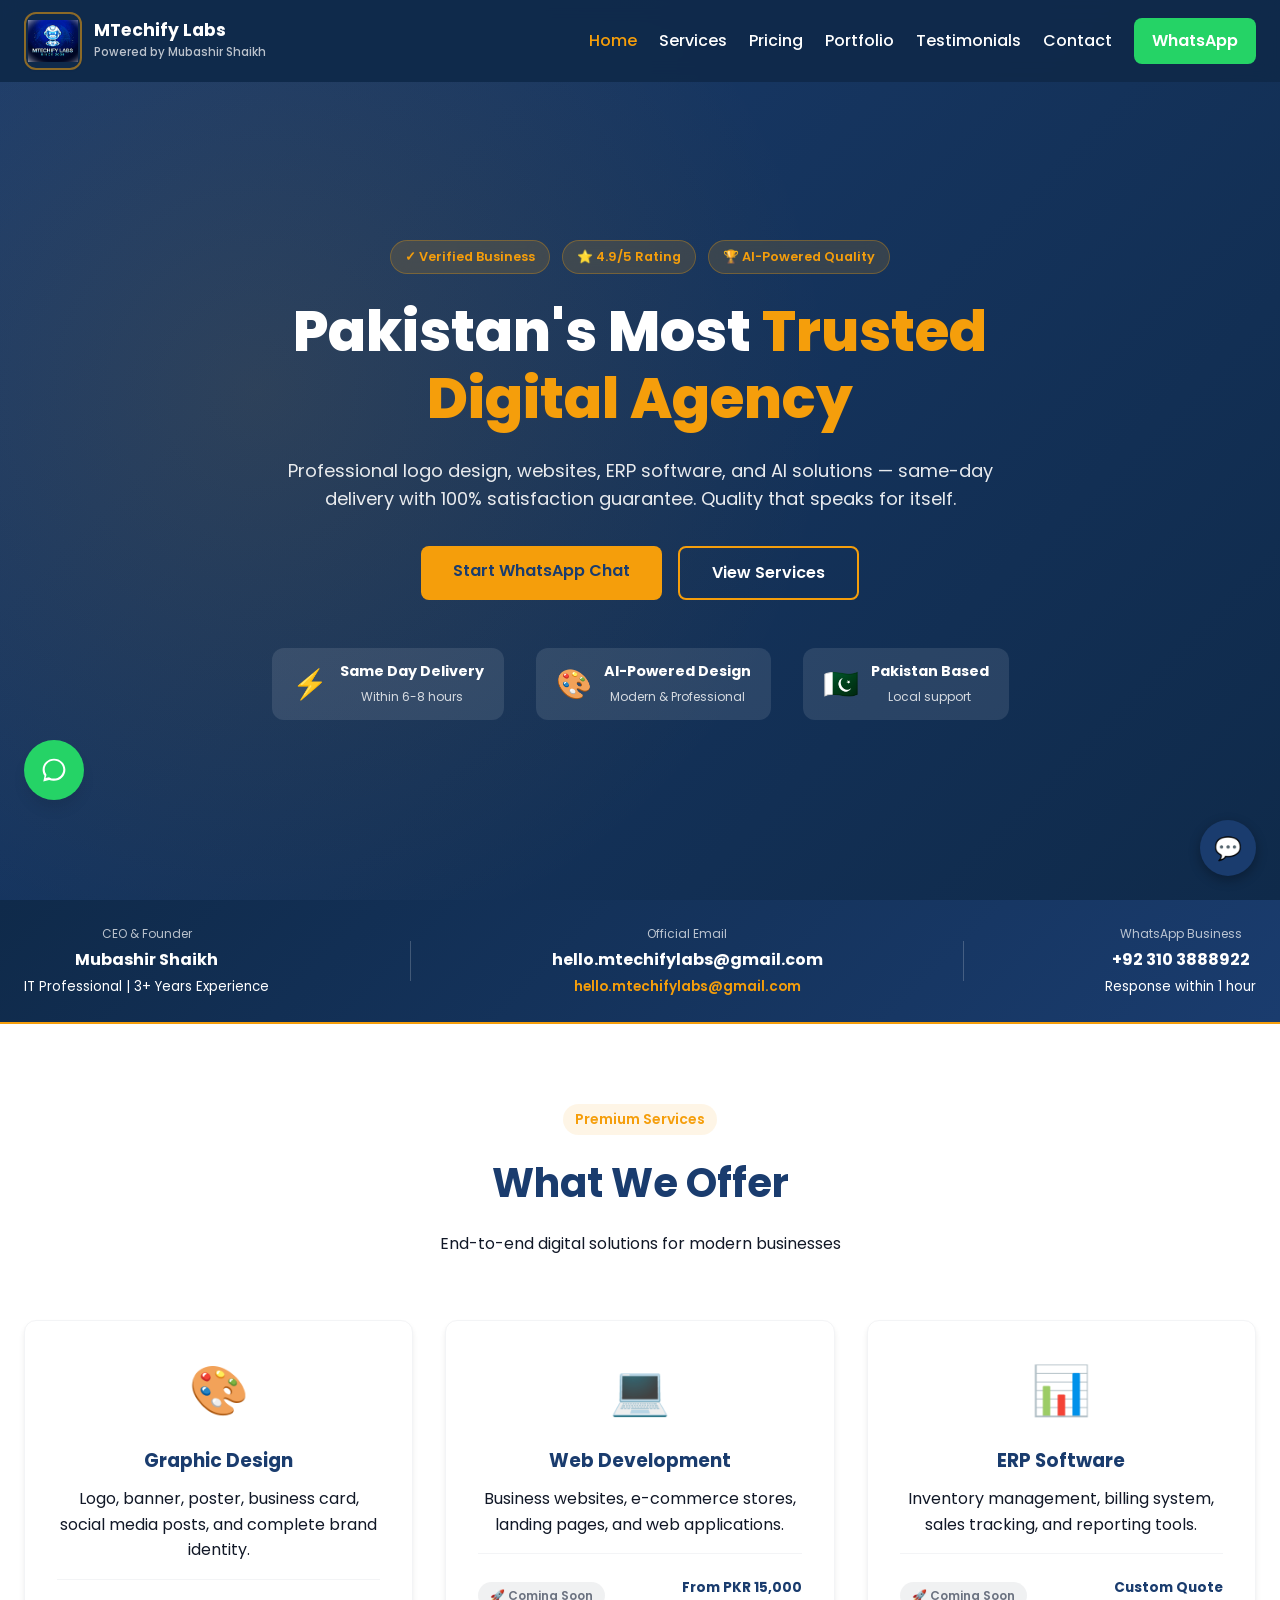
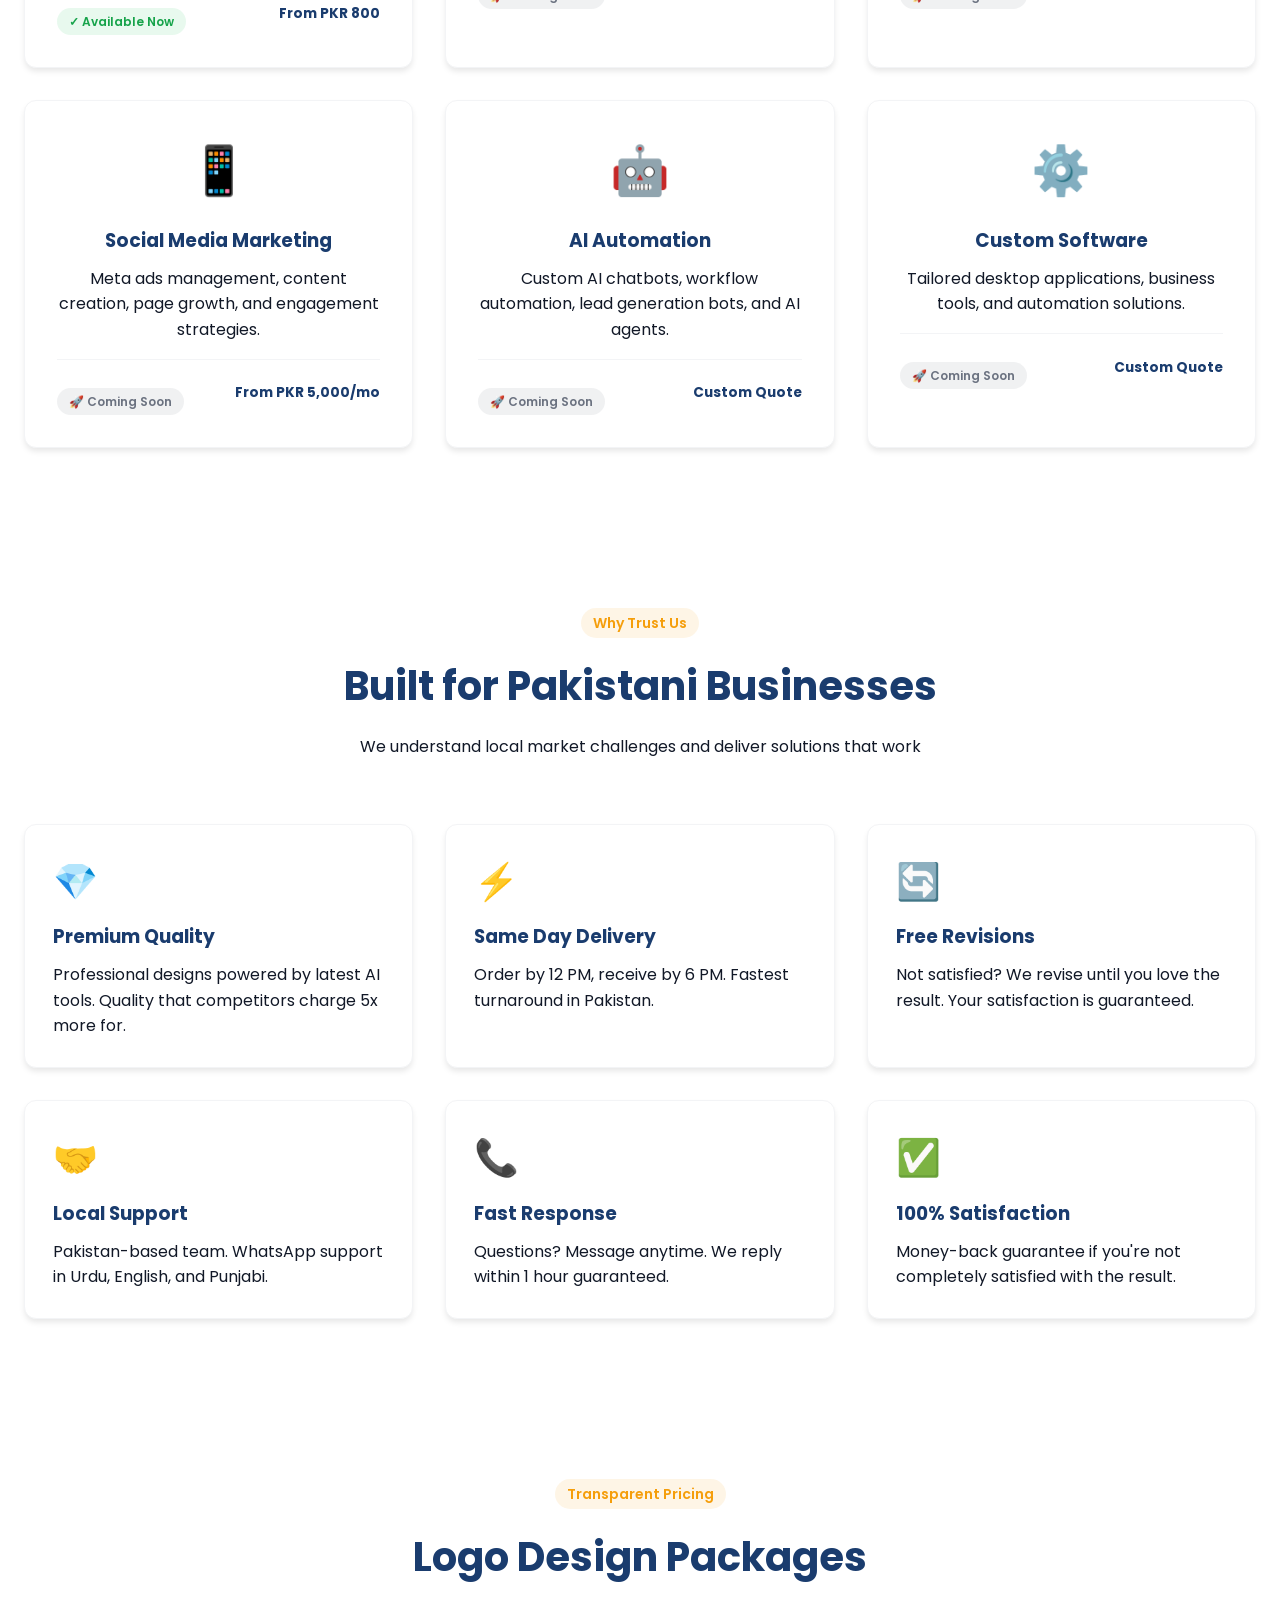
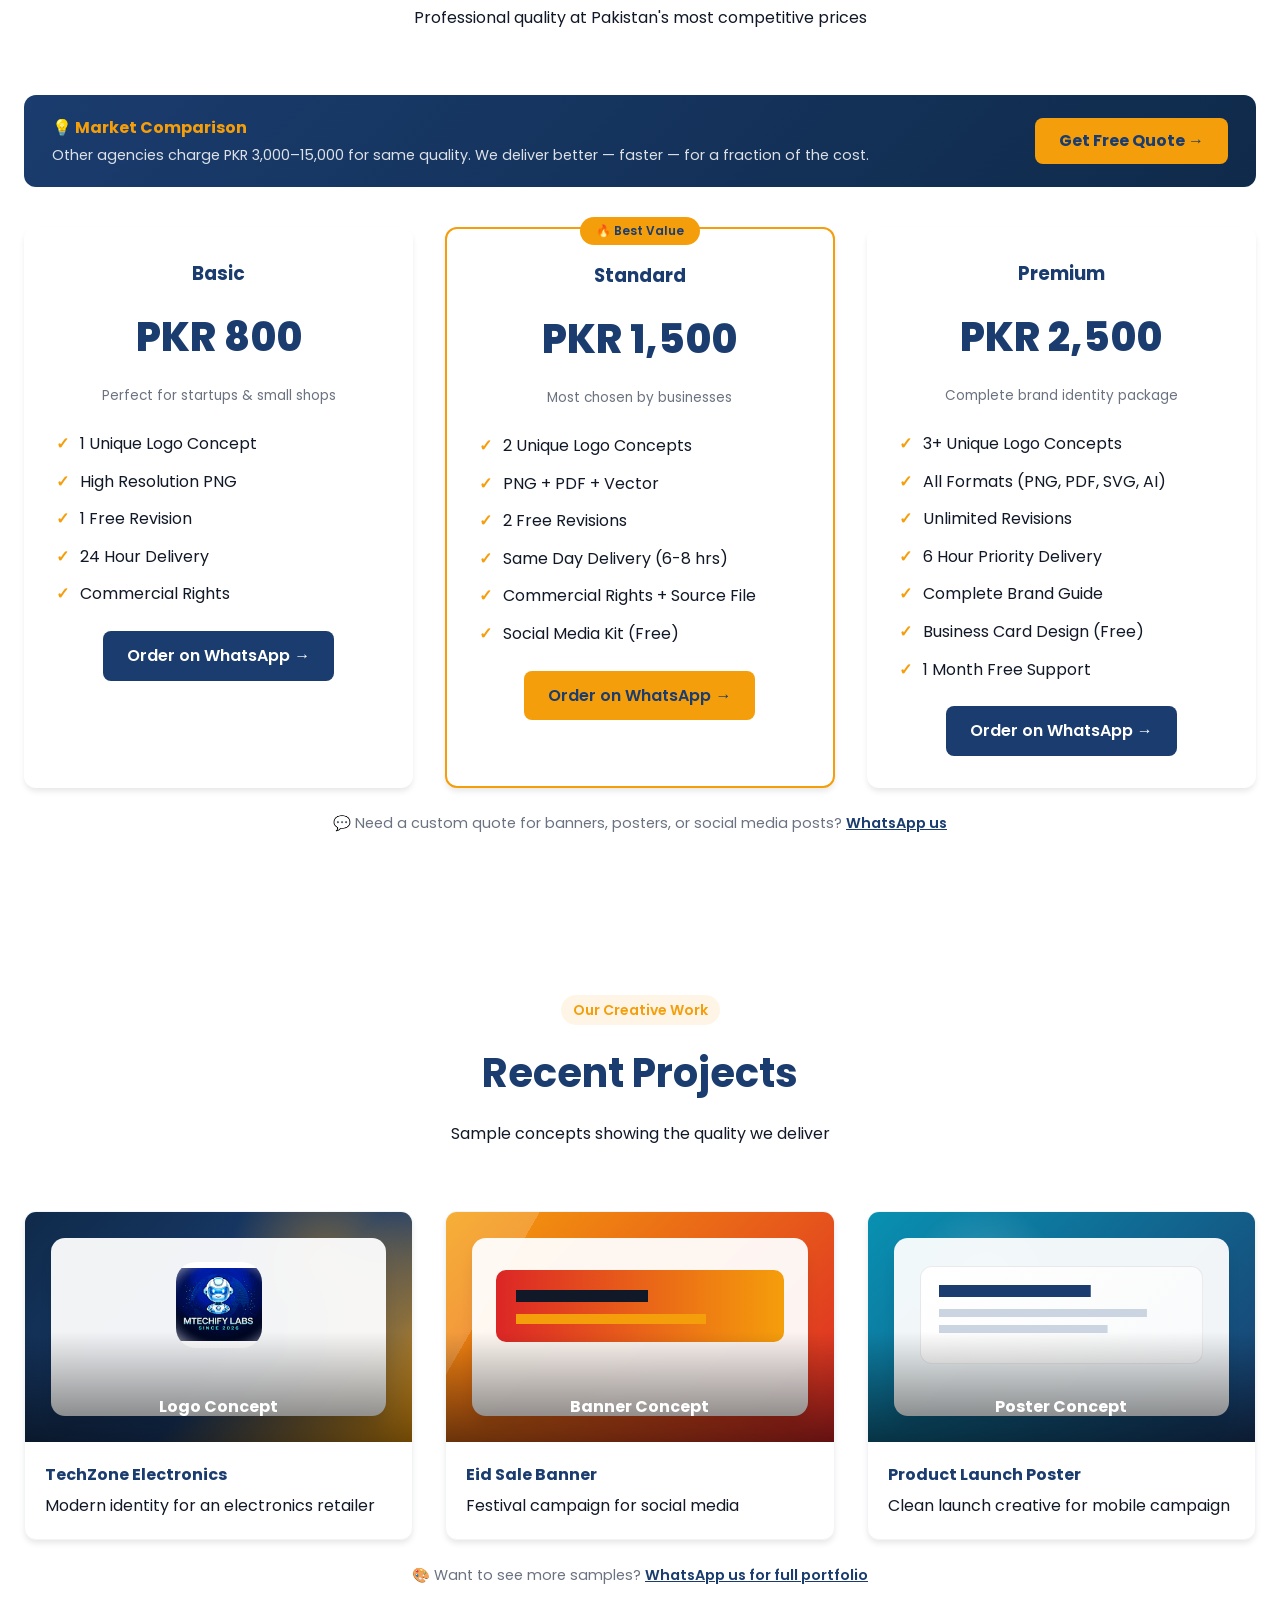
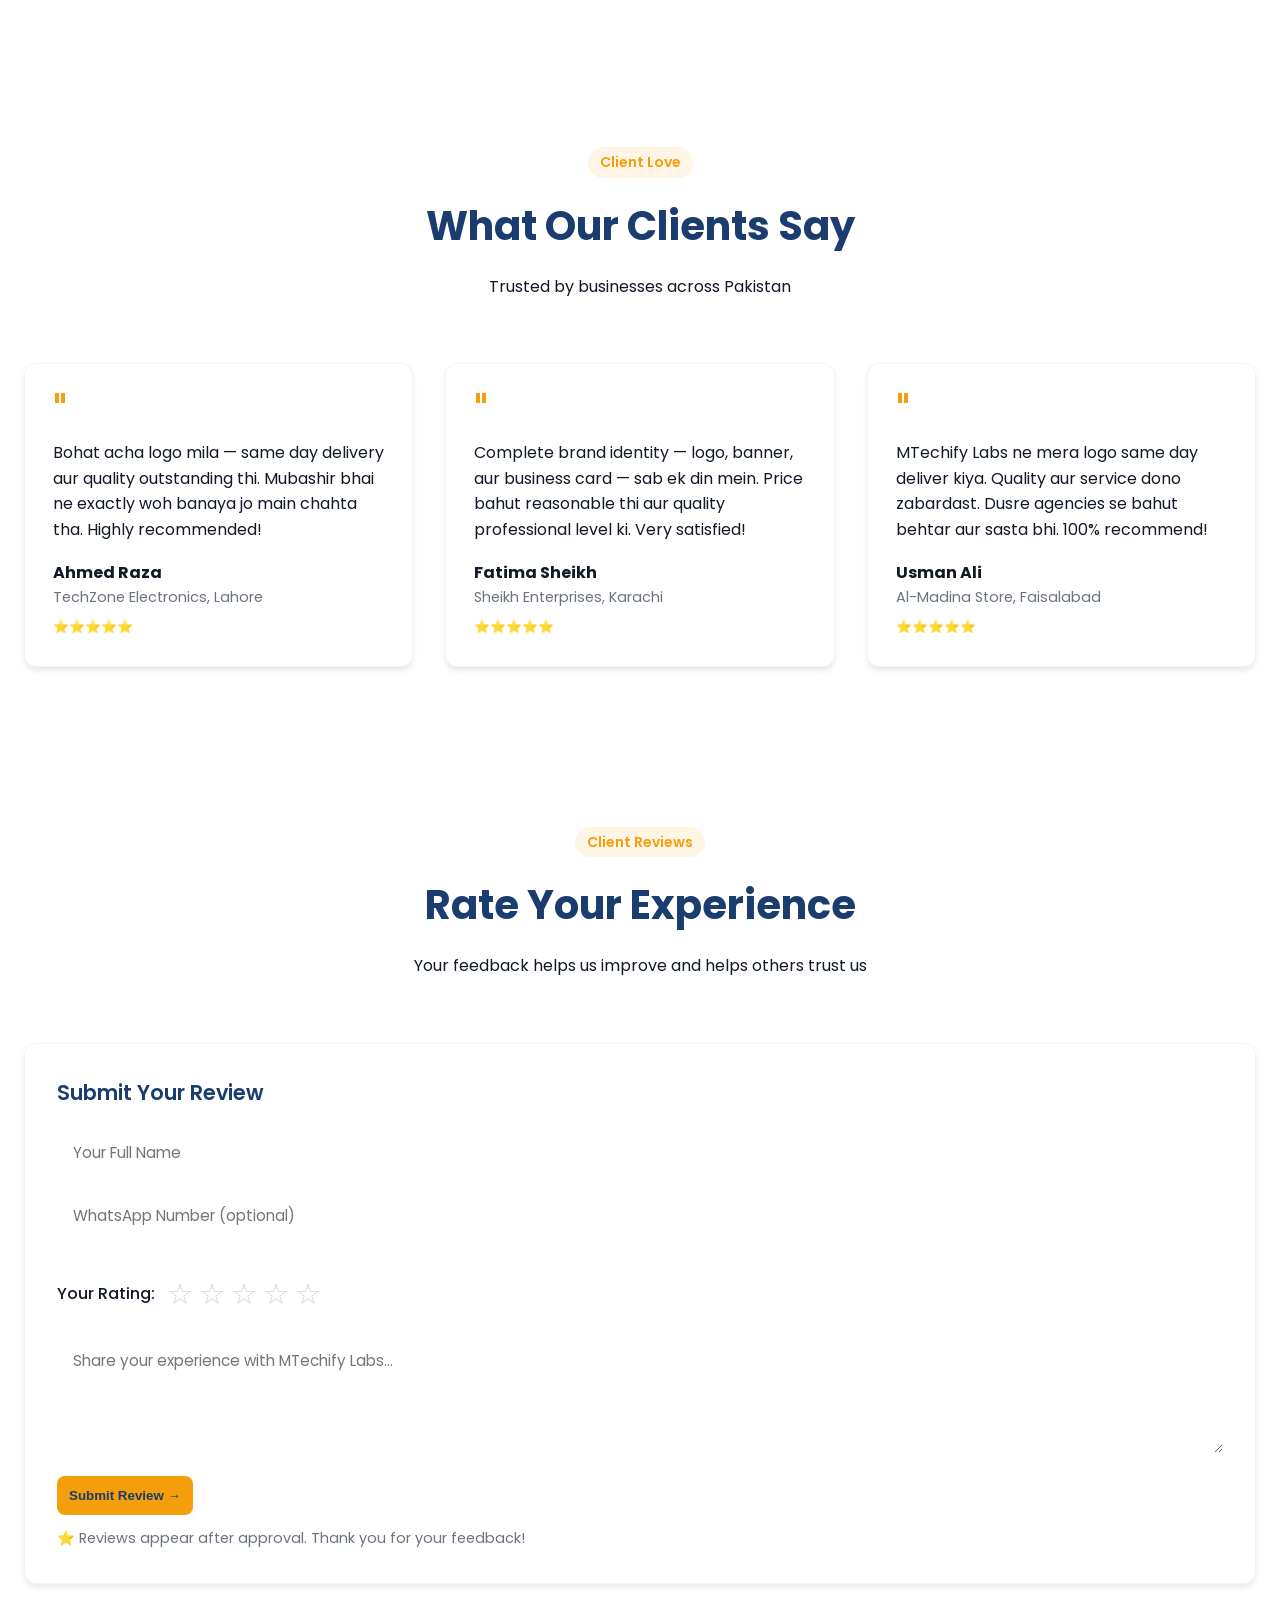
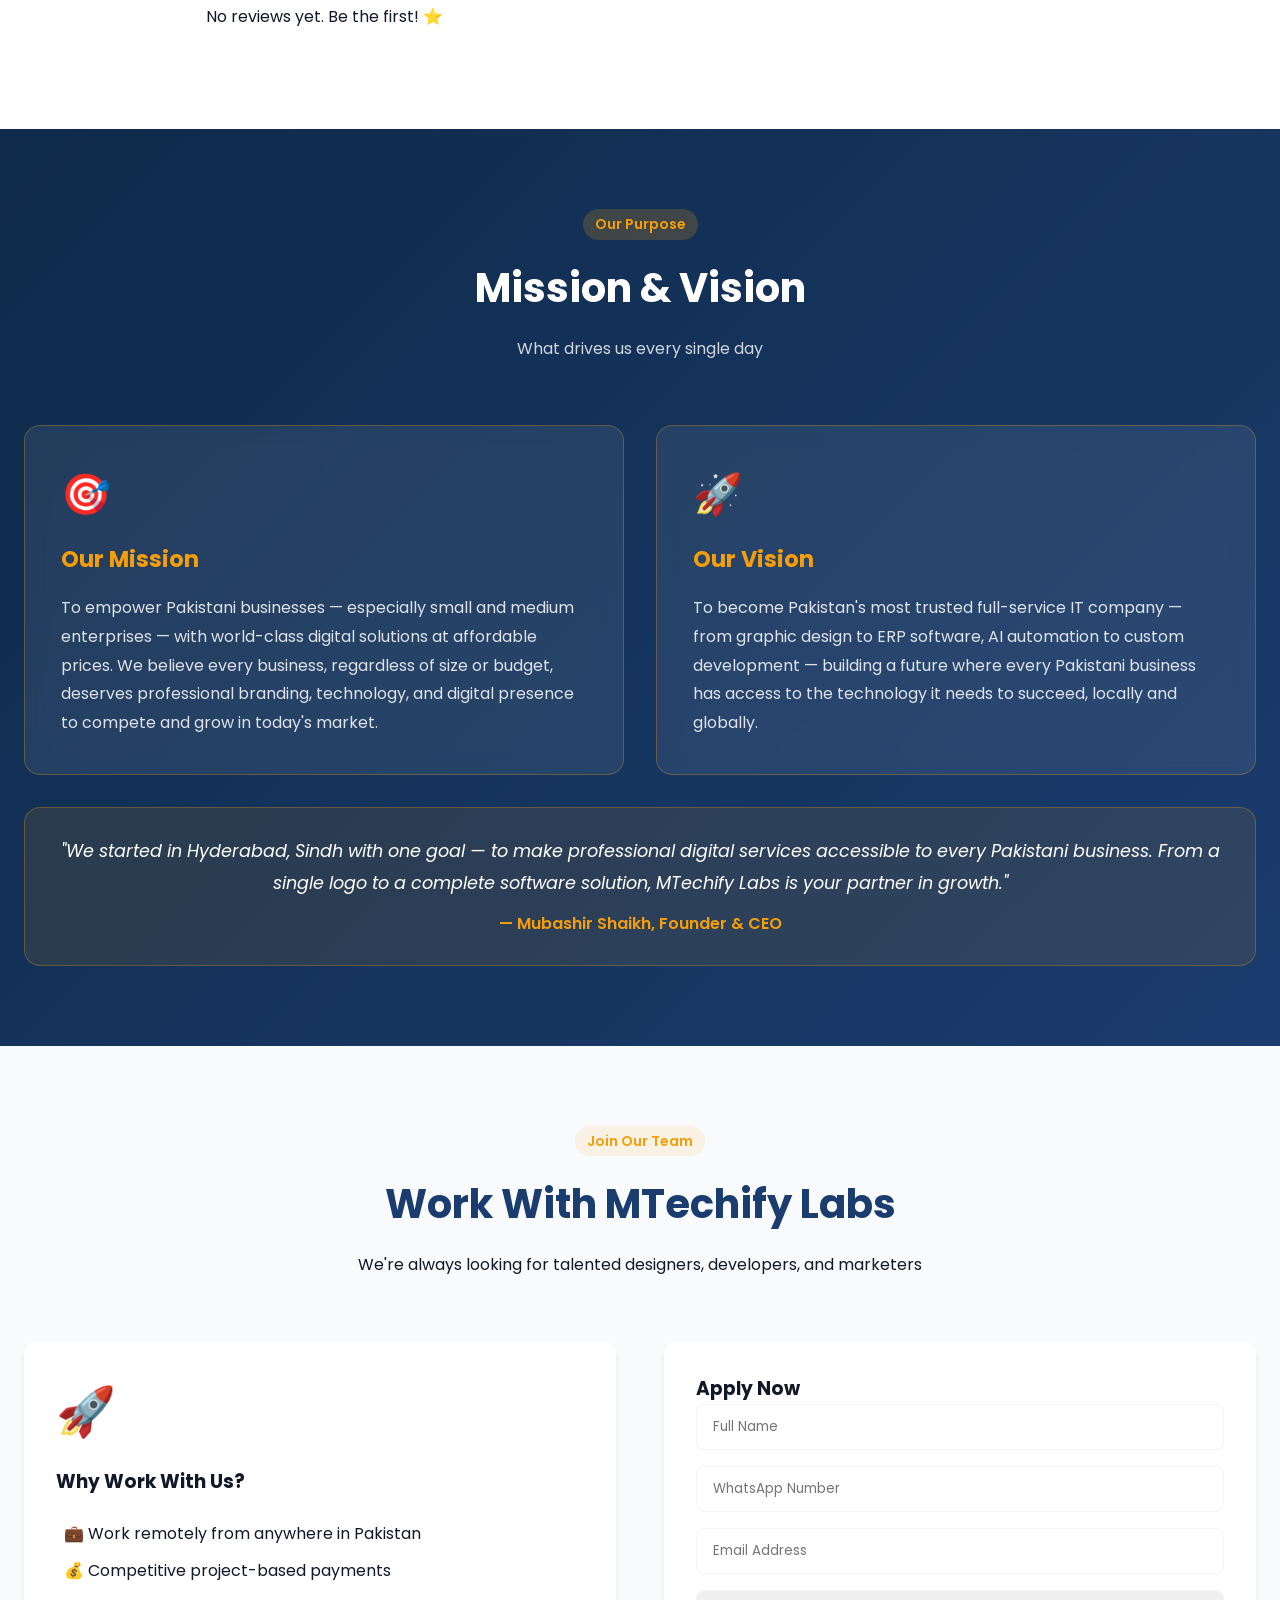
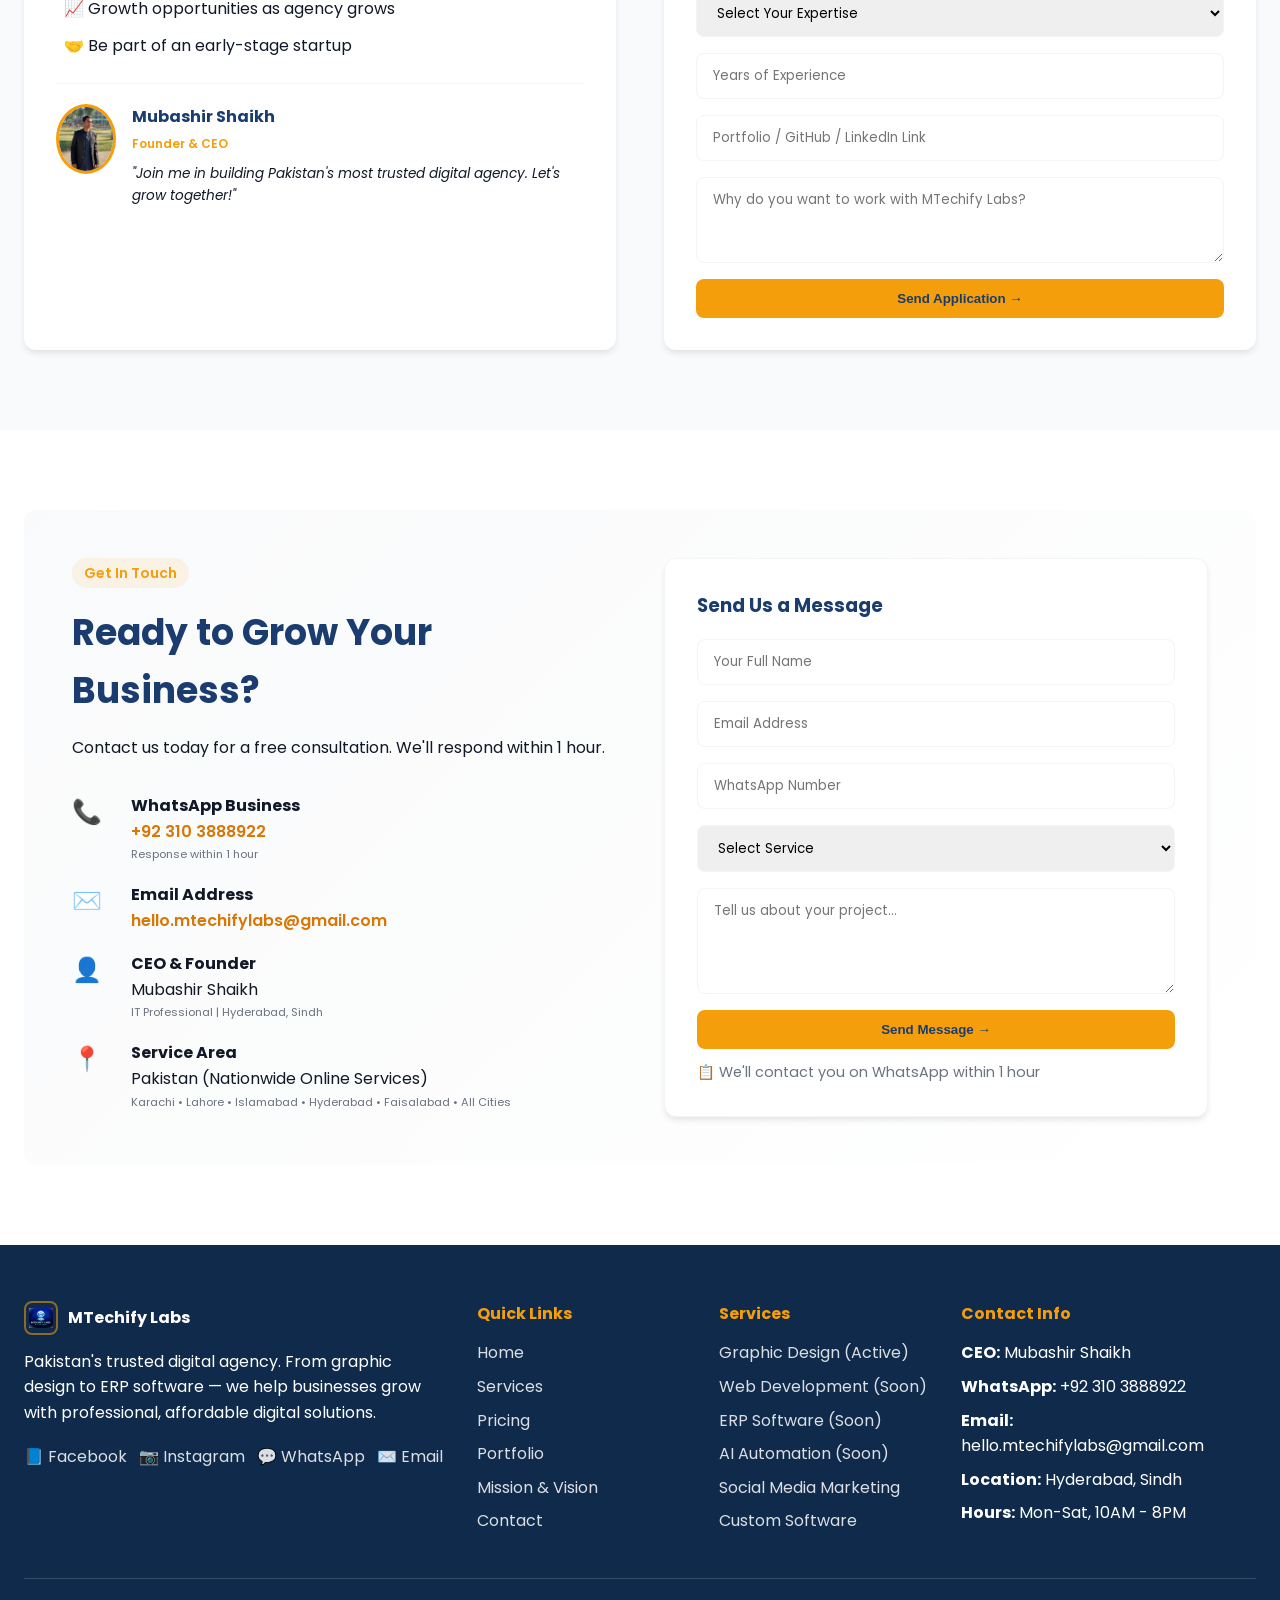
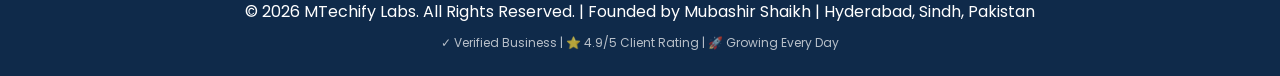
==== frontend/index.html @ 284197f6 "MTechify Labs - Initial Deploy" ====
<!-- MTechify/frontend/index.html -->
<!DOCTYPE html>
<html lang="en">
<head>
  <meta charset="UTF-8">
  <meta name="viewport" content="width=device-width, initial-scale=1.0">
  <title>MTechify Labs | Pakistan's Premier Digital Agency</title>
  <meta name="description" content="MTechify Labs - Professional logo design, web development, ERP software, and AI automation services for Pakistani businesses. Fast delivery, affordable prices.">
  <meta name="keywords" content="MTechify Labs, digital agency Pakistan, logo design, web development, ERP software, AI automation, Mubashir Shaikh, Hyderabad Sindh">
  <meta name="author" content="Mubashir Shaikh - MTechify Labs">
  <meta name="theme-color" content="#1A3C6E">
  <meta property="og:title" content="MTechify Labs | Premier Digital Agency Pakistan">
  <meta property="og:description" content="Professional logo design, websites, ERP software, and AI solutions. Trusted by Pakistani businesses.">
  <meta property="og:type" content="website">
  <meta property="og:url" content="https://mtechifylabs.com">
  <link rel="icon" type="image/x-icon" href="data:image/svg+xml,<svg xmlns='http://www.w3.org/2000/svg' viewBox='0 0 100 100'><rect width='100' height='100' fill='%231A3C6E'/><text x='50' y='67' font-size='38' text-anchor='middle' fill='%23F59E0B' font-weight='bold'>MT</text></svg>">
  <link href="https://fonts.googleapis.com/css2?family=Poppins:wght@300;400;500;600;700;800&display=swap" rel="stylesheet">
  <link rel="stylesheet" href="css/style.css">
</head>
<body>

<header class="header">
  <nav class="navbar container">
    <a href="#home" class="logo" aria-label="MTechify Labs home">
      <div class="logo-icon">
        <img src="assets/images/logo.png" alt="MTechify Labs logo">
      </div>
      <div class="logo-text">
        <span class="logo-main">MTechify Labs</span>
        <span class="logo-tag">Powered by Mubashir Shaikh</span>
      </div>
    </a>
    <button class="mobile-menu-btn" type="button" aria-label="Menu">
      <span></span><span></span><span></span>
    </button>
    <ul class="nav-menu">
      <li><a href="#home" class="nav-link active">Home</a></li>
      <li><a href="#services" class="nav-link">Services</a></li>
      <li><a href="#pricing" class="nav-link">Pricing</a></li>
      <li><a href="#portfolio" class="nav-link">Portfolio</a></li>
      <li><a href="#testimonials" class="nav-link">Testimonials</a></li>
      <li><a href="#contact" class="nav-link">Contact</a></li>
      <li><a href="https://wa.me/923103888922" class="btn-whatsapp-nav" target="_blank" rel="noopener">WhatsApp</a></li>
    </ul>
  </nav>
</header>

<main>

  <!-- Hero -->
  <section id="home" class="hero">
    <div class="hero-pattern"></div>
    <div class="container hero-content">
      <div class="trust-verified">
        <span class="verified-badge">✓ Verified Business</span>
        <span class="verified-badge">⭐ 4.9/5 Rating</span>
        <span class="verified-badge">🏆 AI-Powered Quality</span>
      </div>
      <h1>Pakistan's Most <span class="highlight">Trusted Digital Agency</span></h1>
      <p class="hero-subtitle">Professional logo design, websites, ERP software, and AI solutions — same-day delivery with 100% satisfaction guarantee. Quality that speaks for itself.</p>
      <div class="hero-buttons">
        <a href="https://wa.me/923103888922" class="btn-primary">Start WhatsApp Chat</a>
        <a href="#services" class="btn-outline">View Services</a>
      </div>
      <div class="trust-badges">
        <div class="trust-item">
          <div class="trust-icon">⚡</div>
          <div><strong>Same Day Delivery</strong><small>Within 6-8 hours</small></div>
        </div>
        <div class="trust-item">
          <div class="trust-icon">🎨</div>
          <div><strong>AI-Powered Design</strong><small>Modern & Professional</small></div>
        </div>
        <div class="trust-item">
          <div class="trust-icon">🇵🇰</div>
          <div><strong>Pakistan Based</strong><small>Local support</small></div>
        </div>
      </div>
    </div>
  </section>

  <!-- Banner -->
  <section class="company-banner">
    <div class="container">
      <div class="banner-content">
        <div class="banner-item">
          <span class="banner-label">CEO & Founder</span>
          <strong>Mubashir Shaikh</strong>
          <small>IT Professional | 3+ Years Experience</small>
        </div>
        <div class="banner-divider"></div>
        <div class="banner-item">
          <span class="banner-label">Official Email</span>
          <strong>hello.mtechifylabs@gmail.com</strong>
          <a href="mailto:hello.mtechifylabs@gmail.com" class="banner-email">hello.mtechifylabs@gmail.com</a>
        </div>
        <div class="banner-divider"></div>
        <div class="banner-item">
          <span class="banner-label">WhatsApp Business</span>
          <strong>+92 310 3888922</strong>
          <small>Response within 1 hour</small>
        </div>
      </div>
    </div>
  </section>

  <!-- Services -->
  <section id="services" class="services section">
    <div class="container">
      <div class="section-header">
        <span class="section-tag">Premium Services</span>
        <h2>What We Offer</h2>
        <p>End-to-end digital solutions for modern businesses</p>
      </div>
      <div class="services-grid">
        <div class="service-card">
          <div class="service-icon">🎨</div>
          <h3>Graphic Design</h3>
          <p>Logo, banner, poster, business card, social media posts, and complete brand identity.</p>
          <div class="service-footer">
            <span class="service-status active">✓ Available Now</span>
            <span class="service-price">From PKR 800</span>
          </div>
        </div>
        <div class="service-card">
          <div class="service-icon">💻</div>
          <h3>Web Development</h3>
          <p>Business websites, e-commerce stores, landing pages, and web applications.</p>
          <div class="service-footer">
            <span class="service-status soon">🚀 Coming Soon</span>
            <span class="service-price">From PKR 15,000</span>
          </div>
        </div>
        <div class="service-card">
          <div class="service-icon">📊</div>
          <h3>ERP Software</h3>
          <p>Inventory management, billing system, sales tracking, and reporting tools.</p>
          <div class="service-footer">
            <span class="service-status soon">🚀 Coming Soon</span>
            <span class="service-price">Custom Quote</span>
          </div>
        </div>
        <div class="service-card">
          <div class="service-icon">📱</div>
          <h3>Social Media Marketing</h3>
          <p>Meta ads management, content creation, page growth, and engagement strategies.</p>
          <div class="service-footer">
            <span class="service-status soon">🚀 Coming Soon</span>
            <span class="service-price">From PKR 5,000/mo</span>
          </div>
        </div>
        <div class="service-card">
          <div class="service-icon">🤖</div>
          <h3>AI Automation</h3>
          <p>Custom AI chatbots, workflow automation, lead generation bots, and AI agents.</p>
          <div class="service-footer">
            <span class="service-status soon">🚀 Coming Soon</span>
            <span class="service-price">Custom Quote</span>
          </div>
        </div>
        <div class="service-card">
          <div class="service-icon">⚙️</div>
          <h3>Custom Software</h3>
          <p>Tailored desktop applications, business tools, and automation solutions.</p>
          <div class="service-footer">
            <span class="service-status soon">🚀 Coming Soon</span>
            <span class="service-price">Custom Quote</span>
          </div>
        </div>
      </div>
    </div>
  </section>

  <!-- Features -->
  <section class="features section">
    <div class="container">
      <div class="section-header">
        <span class="section-tag">Why Trust Us</span>
        <h2>Built for Pakistani Businesses</h2>
        <p>We understand local market challenges and deliver solutions that work</p>
      </div>
      <div class="features-grid">
        <div class="feature">
          <div class="feature-icon">💎</div>
          <h3>Premium Quality</h3>
          <p>Professional designs powered by latest AI tools. Quality that competitors charge 5x more for.</p>
        </div>
        <div class="feature">
          <div class="feature-icon">⚡</div>
          <h3>Same Day Delivery</h3>
          <p>Order by 12 PM, receive by 6 PM. Fastest turnaround in Pakistan.</p>
        </div>
        <div class="feature">
          <div class="feature-icon">🔄</div>
          <h3>Free Revisions</h3>
          <p>Not satisfied? We revise until you love the result. Your satisfaction is guaranteed.</p>
        </div>
        <div class="feature">
          <div class="feature-icon">🤝</div>
          <h3>Local Support</h3>
          <p>Pakistan-based team. WhatsApp support in Urdu, English, and Punjabi.</p>
        </div>
        <div class="feature">
          <div class="feature-icon">📞</div>
          <h3>Fast Response</h3>
          <p>Questions? Message anytime. We reply within 1 hour guaranteed.</p>
        </div>
        <div class="feature">
          <div class="feature-icon">✅</div>
          <h3>100% Satisfaction</h3>
          <p>Money-back guarantee if you're not completely satisfied with the result.</p>
        </div>
      </div>
    </div>
  </section>

  <!-- Pricing -->
  <section id="pricing" class="pricing section">
    <div class="container">
      <div class="section-header">
        <span class="section-tag">Transparent Pricing</span>
        <h2>Logo Design Packages</h2>
        <p>Professional quality at Pakistan's most competitive prices</p>
      </div>

      <!-- Comparison note -->
      <div style="background:linear-gradient(135deg,#1A3C6E,#0F2A4A);border-radius:12px;padding:20px 28px;margin-bottom:40px;display:flex;align-items:center;justify-content:space-between;flex-wrap:wrap;gap:16px;">
        <div>
          <p style="color:#F59E0B;font-weight:700;font-size:1rem;margin-bottom:4px;">💡 Market Comparison</p>
          <p style="color:rgba(255,255,255,0.85);font-size:0.9rem;">Other agencies charge PKR 3,000–15,000 for same quality. We deliver better — faster — for a fraction of the cost.</p>
        </div>
        <a href="https://wa.me/923103888922" style="background:#F59E0B;color:#1A3C6E;padding:10px 24px;border-radius:8px;font-weight:700;text-decoration:none;white-space:nowrap;">Get Free Quote →</a>
      </div>

      <div class="pricing-grid">
        <div class="pricing-card">
          <h3>Basic</h3>
          <div class="price">PKR 800</div>
          <p style="color:#6B7280;font-size:0.85rem;margin-bottom:16px;">Perfect for startups & small shops</p>
          <ul>
            <li>1 Unique Logo Concept</li>
            <li>High Resolution PNG</li>
            <li>1 Free Revision</li>
            <li>24 Hour Delivery</li>
            <li>Commercial Rights</li>
          </ul>
          <a href="https://wa.me/923103888922?text=I want the Basic Logo Package (PKR 800)" class="btn-order">Order on WhatsApp →</a>
        </div>
        <div class="pricing-card popular">
          <div class="popular-badge">🔥 Best Value</div>
          <h3>Standard</h3>
          <div class="price">PKR 1,500</div>
          <p style="color:#6B7280;font-size:0.85rem;margin-bottom:16px;">Most chosen by businesses</p>
          <ul>
            <li>2 Unique Logo Concepts</li>
            <li>PNG + PDF + Vector</li>
            <li>2 Free Revisions</li>
            <li>Same Day Delivery (6-8 hrs)</li>
            <li>Commercial Rights + Source File</li>
            <li>Social Media Kit (Free)</li>
          </ul>
          <a href="https://wa.me/923103888922?text=I want the Standard Logo Package (PKR 1500)" class="btn-order gold">Order on WhatsApp →</a>
        </div>
        <div class="pricing-card">
          <h3>Premium</h3>
          <div class="price">PKR 2,500</div>
          <p style="color:#6B7280;font-size:0.85rem;margin-bottom:16px;">Complete brand identity package</p>
          <ul>
            <li>3+ Unique Logo Concepts</li>
            <li>All Formats (PNG, PDF, SVG, AI)</li>
            <li>Unlimited Revisions</li>
            <li>6 Hour Priority Delivery</li>
            <li>Complete Brand Guide</li>
            <li>Business Card Design (Free)</li>
            <li>1 Month Free Support</li>
          </ul>
          <a href="https://wa.me/923103888922?text=I want the Premium Logo Package (PKR 2500)" class="btn-order">Order on WhatsApp →</a>
        </div>
      </div>

      <p style="text-align:center;margin-top:24px;color:#6B7280;font-size:0.9rem;">💬 Need a custom quote for banners, posters, or social media posts? <a href="https://wa.me/923103888922" style="color:#1A3C6E;font-weight:600;">WhatsApp us</a></p>
    </div>
  </section>

  <!-- Portfolio -->
  <section id="portfolio" class="portfolio section">
    <div class="container">
      <div class="section-header">
        <span class="section-tag">Our Creative Work</span>
        <h2>Recent Projects</h2>
        <p>Sample concepts showing the quality we deliver</p>
      </div>
      <div class="portfolio-grid">
        <div class="portfolio-item">
          <div class="portfolio-preview preview-1" role="img" aria-label="TechZone Electronics logo concept preview">
            <div class="preview-overlay"><span>Logo Concept</span></div>
          </div>
          <div class="portfolio-info">
            <h4>TechZone Electronics</h4>
            <p>Modern identity for an electronics retailer</p>
          </div>
        </div>
        <div class="portfolio-item">
          <div class="portfolio-preview preview-2" role="img" aria-label="Eid sale banner concept preview">
            <div class="preview-overlay"><span>Banner Concept</span></div>
          </div>
          <div class="portfolio-info">
            <h4>Eid Sale Banner</h4>
            <p>Festival campaign for social media</p>
          </div>
        </div>
        <div class="portfolio-item">
          <div class="portfolio-preview preview-3" role="img" aria-label="Product launch poster concept preview">
            <div class="preview-overlay"><span>Poster Concept</span></div>
          </div>
          <div class="portfolio-info">
            <h4>Product Launch Poster</h4>
            <p>Clean launch creative for mobile campaign</p>
          </div>
        </div>
      </div>
      <p style="text-align:center;margin-top:24px;color:#6B7280;font-size:0.9rem;">🎨 Want to see more samples? <a href="https://wa.me/923103888922?text=Please share your portfolio samples" style="color:#1A3C6E;font-weight:600;">WhatsApp us for full portfolio</a></p>
    </div>
  </section>

  <!-- Testimonials -->
  <section id="testimonials" class="testimonials section">
    <div class="container">
      <div class="section-header">
        <span class="section-tag">Client Love</span>
        <h2>What Our Clients Say</h2>
        <p>Trusted by businesses across Pakistan</p>
      </div>
      <div class="testimonials-grid">
        <div class="testimonial">
          <div class="quote">"</div>
          <p>Bohat acha logo mila — same day delivery aur quality outstanding thi. Mubashir bhai ne exactly woh banaya jo main chahta tha. Highly recommended!</p>
          <div class="client">
            <strong>Ahmed Raza</strong>
            <span>TechZone Electronics, Lahore</span>
            <div class="client-rating">⭐⭐⭐⭐⭐</div>
          </div>
        </div>
        <div class="testimonial">
          <div class="quote">"</div>
          <p>Complete brand identity — logo, banner, aur business card — sab ek din mein. Price bahut reasonable thi aur quality professional level ki. Very satisfied!</p>
          <div class="client">
            <strong>Fatima Sheikh</strong>
            <span>Sheikh Enterprises, Karachi</span>
            <div class="client-rating">⭐⭐⭐⭐⭐</div>
          </div>
        </div>
        <div class="testimonial">
          <div class="quote">"</div>
          <p>MTechify Labs ne mera logo same day deliver kiya. Quality aur service dono zabardast. Dusre agencies se bahut behtar aur sasta bhi. 100% recommend!</p>
          <div class="client">
            <strong>Usman Ali</strong>
            <span>Al-Madina Store, Faisalabad</span>
            <div class="client-rating">⭐⭐⭐⭐⭐</div>
          </div>
        </div>
      </div>
    </div>
  </section>

  <!-- Reviews -->
  <section id="reviews" class="reviews section">
    <div class="container">
      <div class="section-header">
        <span class="section-tag">Client Reviews</span>
        <h2>Rate Your Experience</h2>
        <p>Your feedback helps us improve and helps others trust us</p>
      </div>
      <div class="review-form-card">
        <h3>Submit Your Review</h3>
        <form id="reviewForm">
          <input type="text" id="reviewName" placeholder="Your Full Name" required>
          <input type="tel" id="reviewWhatsapp" placeholder="WhatsApp Number (optional)">
          <div class="star-rating">
            <span>Your Rating: </span>
            <span class="stars" data-rating="0">☆☆☆☆☆</span>
            <input type="hidden" id="reviewRating" value="0">
          </div>
          <textarea id="reviewText" rows="4" placeholder="Share your experience with MTechify Labs..." required></textarea>
          <button type="submit" class="btn-submit">Submit Review →</button>
        </form>
        <p class="form-note">⭐ Reviews appear after approval. Thank you for your feedback!</p>
      </div>
      <div class="reviews-grid" id="reviewsGrid"></div>
    </div>
  </section>

  <!-- Mission & Vision -->
  <section id="mission" class="features section" style="background:linear-gradient(135deg,#0F2A4A,#1A3C6E);">
    <div class="container">
      <div class="section-header">
        <span class="section-tag" style="background:rgba(245,158,11,0.2);color:#F59E0B;">Our Purpose</span>
        <h2 style="color:white;">Mission & Vision</h2>
        <p style="color:rgba(255,255,255,0.8);">What drives us every single day</p>
      </div>
      <div style="display:grid;grid-template-columns:1fr 1fr;gap:32px;">
        <div style="background:rgba(255,255,255,0.08);border:1px solid rgba(245,158,11,0.3);border-radius:16px;padding:36px;backdrop-filter:blur(10px);">
          <div style="font-size:2.5rem;margin-bottom:16px;">🎯</div>
          <h3 style="color:#F59E0B;font-size:1.4rem;margin-bottom:16px;">Our Mission</h3>
          <p style="color:rgba(255,255,255,0.85);line-height:1.8;">To empower Pakistani businesses — especially small and medium enterprises — with world-class digital solutions at affordable prices. We believe every business, regardless of size or budget, deserves professional branding, technology, and digital presence to compete and grow in today's market.</p>
        </div>
        <div style="background:rgba(255,255,255,0.08);border:1px solid rgba(245,158,11,0.3);border-radius:16px;padding:36px;backdrop-filter:blur(10px);">
          <div style="font-size:2.5rem;margin-bottom:16px;">🚀</div>
          <h3 style="color:#F59E0B;font-size:1.4rem;margin-bottom:16px;">Our Vision</h3>
          <p style="color:rgba(255,255,255,0.85);line-height:1.8;">To become Pakistan's most trusted full-service IT company — from graphic design to ERP software, AI automation to custom development — building a future where every Pakistani business has access to the technology it needs to succeed, locally and globally.</p>
        </div>
      </div>
      <div style="margin-top:32px;background:rgba(245,158,11,0.1);border:1px solid rgba(245,158,11,0.3);border-radius:16px;padding:28px;text-align:center;">
        <p style="color:white;font-size:1.1rem;font-style:italic;line-height:1.8;">"We started in Hyderabad, Sindh with one goal — to make professional digital services accessible to every Pakistani business. From a single logo to a complete software solution, MTechify Labs is your partner in growth."</p>
        <p style="color:#F59E0B;font-weight:600;margin-top:12px;">— Mubashir Shaikh, Founder & CEO</p>
      </div>
    </div>
  </section>

  <!-- Careers -->
  <section id="careers" class="careers section">
    <div class="container">
      <div class="section-header">
        <span class="section-tag">Join Our Team</span>
        <h2>Work With MTechify Labs</h2>
        <p>We're always looking for talented designers, developers, and marketers</p>
      </div>
      <div class="careers-wrapper">
        <div class="careers-info">
          <div class="career-badge">🚀</div>
          <h3>Why Work With Us?</h3>
          <ul>
            <li>💼 Work remotely from anywhere in Pakistan</li>
            <li>💰 Competitive project-based payments</li>
            <li>📈 Growth opportunities as agency grows</li>
            <li>🤝 Be part of an early-stage startup</li>
          </ul>
          <div class="founder-note">
            <div class="founder-img">
              <img src="assets/images/my pic.jpeg" alt="Mubashir Shaikh - Founder">
            </div>
            <div>
              <strong>Mubashir Shaikh</strong>
              <small>Founder & CEO</small>
              <p>"Join me in building Pakistan's most trusted digital agency. Let's grow together!"</p>
            </div>
          </div>
        </div>
        <div class="careers-form">
          <h3>Apply Now</h3>
          <form id="careersForm">
            <input type="text" id="candidateName" placeholder="Full Name" required>
            <input type="tel" id="candidateWhatsapp" placeholder="WhatsApp Number" required>
            <input type="email" id="candidateEmail" placeholder="Email Address">
            <select id="candidateExpertise" required>
              <option value="">Select Your Expertise</option>
              <option>Graphic Designer</option>
              <option>Web Developer</option>
              <option>ERP/POS Developer</option>
              <option>Social Media Expert</option>
              <option>AI/ML Engineer</option>
              <option>Content Writer</option>
              <option>Sales/Business Development</option>
            </select>
            <input type="text" id="candidateExperience" placeholder="Years of Experience" required>
            <input type="url" id="candidatePortfolio" placeholder="Portfolio / GitHub / LinkedIn Link">
            <textarea id="candidateMessage" rows="3" placeholder="Why do you want to work with MTechify Labs?"></textarea>
            <button type="submit" class="btn-submit">Send Application →</button>
          </form>
        </div>
      </div>
    </div>
  </section>

  <!-- Contact -->
  <section id="contact" class="contact section">
    <div class="container">
      <div class="contact-wrapper">
        <div class="contact-info">
          <span class="section-tag">Get In Touch</span>
          <h2>Ready to Grow Your Business?</h2>
          <p>Contact us today for a free consultation. We'll respond within 1 hour.</p>
          <div class="contact-details">
            <div class="contact-item">
              <div class="contact-icon">📞</div>
              <div>
                <strong>WhatsApp Business</strong>
                <a href="https://wa.me/923103888922">+92 310 3888922</a>
                <small>Response within 1 hour</small>
              </div>
            </div>
            <div class="contact-item">
              <div class="contact-icon">✉️</div>
              <div>
                <strong>Email Address</strong>
                <a href="mailto:hello.mtechifylabs@gmail.com">hello.mtechifylabs@gmail.com</a>
              </div>
            </div>
            <div class="contact-item">
              <div class="contact-icon">👤</div>
              <div>
                <strong>CEO & Founder</strong>
                <span>Mubashir Shaikh</span>
                <small>IT Professional | Hyderabad, Sindh</small>
              </div>
            </div>
            <div class="contact-item">
              <div class="contact-icon">📍</div>
              <div>
                <strong>Service Area</strong>
                <span>Pakistan (Nationwide Online Services)</span>
                <small>Karachi • Lahore • Islamabad • Hyderabad • Faisalabad • All Cities</small>
              </div>
            </div>
          </div>
        </div>
        <div class="contact-form">
          <h3>Send Us a Message</h3>
          <form id="contactForm">
            <input type="text" id="name" placeholder="Your Full Name" required>
            <input type="email" id="email" placeholder="Email Address" required>
            <input type="tel" id="phone" placeholder="WhatsApp Number" required>
            <select id="service" required>
              <option value="">Select Service</option>
              <option>Graphic Design / Logo</option>
              <option>Web Development</option>
              <option>ERP Software</option>
              <option>Social Media Marketing</option>
              <option>AI Automation</option>
              <option>Custom Softwares on Demands</option>
              <option>Others</option>
            </select>
            <textarea id="message" rows="4" placeholder="Tell us about your project..." required></textarea>
            <button type="submit" class="btn-submit">Send Message →</button>
          </form>
          <p class="form-note">📋 We'll contact you on WhatsApp within 1 hour</p>
        </div>
      </div>
    </div>
  </section>

</main>

<!-- Footer -->
<footer class="footer">
  <div class="container">
    <div class="footer-grid">
      <div class="footer-about">
        <div class="footer-logo">
          <div class="logo-icon small"><img src="assets/images/logo.png" alt=""></div>
          <span>MTechify Labs</span>
        </div>
        <p>Pakistan's trusted digital agency. From graphic design to ERP software — we help businesses grow with professional, affordable digital solutions.</p>
        <div class="footer-social">
          <a href="https://www.facebook.com/share/1EtYyjfUGM/" aria-label="Facebook" target="_blank">📘 Facebook</a>
          <a href="javascript:void(0)" aria-label="Instagram">📷 Instagram</a>
          <a href="https://wa.me/923103888922" aria-label="WhatsApp">💬 WhatsApp</a>
          <a href="mailto:hello.mtechifylabs@gmail.com" aria-label="Email">✉️ Email</a>
        </div>
      </div>
      <div class="footer-links">
        <h4>Quick Links</h4>
        <a href="#home">Home</a>
        <a href="#services">Services</a>
        <a href="#pricing">Pricing</a>
        <a href="#portfolio">Portfolio</a>
        <a href="#mission">Mission & Vision</a>
        <a href="#contact">Contact</a>
      </div>
      <div class="footer-links">
        <h4>Services</h4>
        <a href="javascript:void(0)">Graphic Design (Active)</a>
        <a href="javascript:void(0)">Web Development (Soon)</a>
        <a href="javascript:void(0)">ERP Software (Soon)</a>
        <a href="javascript:void(0)">AI Automation (Soon)</a>
        <a href="javascript:void(0)">Social Media Marketing</a>
        <a href="javascript:void(0)">Custom Software</a>
      </div>
      <div class="footer-contact">
        <h4>Contact Info</h4>
        <p><strong>CEO:</strong> Mubashir Shaikh</p>
        <p><strong>WhatsApp:</strong> +92 310 3888922</p>
        <p><strong>Email:</strong> hello.mtechifylabs@gmail.com</p>
        <p><strong>Location:</strong> Hyderabad, Sindh</p>
        <p><strong>Hours:</strong> Mon-Sat, 10AM - 8PM</p>
      </div>
    </div>
    <div class="footer-bottom">
      <p>© 2026 MTechify Labs. All Rights Reserved. | Founded by Mubashir Shaikh | Hyderabad, Sindh, Pakistan</p>
      <p class="verified-footer">✓ Verified Business | ⭐ 4.9/5 Client Rating | 🚀 Growing Every Day</p>
    </div>
  </div>
</footer>

<!-- Floating WhatsApp -->
<a href="https://wa.me/923103888922" class="floating-whatsapp" target="_blank">
  <svg width="28" height="28" viewBox="0 0 32 32" fill="white">
    <path d="M16 3C8.83 3 3 8.65 3 15.6c0 2.48.76 4.88 2.18 6.93L3.75 29 10.4 27.3A13.4 13.4 0 0 0 16 28.2c7.17 0 13-5.65 13-12.6S23.17 3 16 3Zm0 22.85c-1.86 0-3.68-.49-5.27-1.42l-.38-.22-3.94 1 1.05-3.72-.25-.4a10.04 10.04 0 0 1-1.84-5.78c0-5.66 4.77-10.27 10.63-10.27s10.63 4.6 10.63 10.27S21.86 25.85 16 25.85Z"/>
  </svg>
  <span class="whatsapp-tooltip">Need help? Chat with us!</span>
</a>

<!-- Chatbot -->
<div id="chatBox" style="display:none;position:fixed;bottom:90px;right:24px;width:320px;background:white;border-radius:12px;box-shadow:0 10px 40px rgba(0,0,0,0.2);z-index:9999;flex-direction:column;overflow:hidden;">
  <div style="background:#1A3C6E;color:white;padding:14px 16px;display:flex;justify-content:space-between;align-items:center;">
    <strong>MT Assistant</strong>
    <button id="chatClose" type="button" style="background:none;border:none;color:white;font-size:1.2rem;cursor:pointer;">✕</button>
  </div>
  <div id="msgs" style="height:260px;overflow-y:auto;padding:14px;display:flex;flex-direction:column;gap:8px;">
    <div style="background:#F3F4F6;padding:8px 12px;border-radius:8px;max-width:85%;font-size:0.9rem;">Salam! MTechify Labs mein khush aamdeed! Pricing, logo, website ya contact ke baare mein poochein! 👋</div>
  </div>
  <div style="padding:12px;border-top:1px solid #F3F4F6;display:flex;gap:8px;">
    <input id="chatIn" type="text" placeholder="Type message..." style="flex:1;padding:8px 12px;border:1px solid #E5E7EB;border-radius:8px;font-family:inherit;font-size:0.9rem;" autocomplete="off">
    <button id="chatBtn" type="button" style="background:#F59E0B;color:#1A3C6E;border:none;border-radius:8px;padding:8px 14px;font-weight:700;cursor:pointer;">Send</button>
  </div>
  <div style="padding:8px 12px;border-top:1px solid #F3F4F6;display:flex;gap:6px;flex-wrap:wrap;">
    <button type="button" id="qr1" style="background:#F3F4F6;border:none;padding:4px 10px;border-radius:20px;font-size:0.75rem;cursor:pointer;">Pricing</button>
    <button type="button" id="qr2" style="background:#F3F4F6;border:none;padding:4px 10px;border-radius:20px;font-size:0.75rem;cursor:pointer;">Logo</button>
    <button type="button" id="qr3" style="background:#F3F4F6;border:none;padding:4px 10px;border-radius:20px;font-size:0.75rem;cursor:pointer;">Contact</button>
  </div>
</div>

<button type="button" id="chatToggle" style="position:fixed;bottom:24px;right:24px;width:56px;height:56px;background:#1A3C6E;color:white;border:none;border-radius:50%;font-size:1.4rem;cursor:pointer;box-shadow:0 4px 12px rgba(0,0,0,0.3);z-index:9999;">💬</button>

<script src="js/main.js"></script>
</body>
</html>
---- frontend/css/style.css ----
/* ms-tech-solution/frontend/css/style.css */
:root {
  --navy: #1A3C6E;
  --navy-dark: #0F2A4A;
  --gold: #F59E0B;
  --gold-dark: #D97706;
  --white: #FFFFFF;
  --gray-50: #F9FAFB;
  --gray-100: #F3F4F6;
  --gray-600: #6B7280;
  --gray-900: #111827;
  --green: #25D366;
  --shadow-sm: 0 1px 2px 0 rgba(0, 0, 0, 0.05);
  --shadow-md: 0 4px 6px -1px rgba(0, 0, 0, 0.1);
  --shadow-lg: 0 10px 15px -3px rgba(0, 0, 0, 0.1);
  --shadow-xl: 0 20px 25px -5px rgba(0, 0, 0, 0.1);
  --radius: 12px;
}

* {
  margin: 0;
  padding: 0;
  box-sizing: border-box;
}

body {
  font-family: 'Poppins', sans-serif;
  color: var(--gray-900);
  line-height: 1.6;
  overflow-x: hidden;
}

.container {
  max-width: 1280px;
  margin: 0 auto;
  padding: 0 24px;
}

/* Header */
.header {
  position: fixed;
  top: 0;
  width: 100%;
  background: rgba(15, 42, 74, 0.95);
  backdrop-filter: blur(10px);
  z-index: 1000;
  transition: all 0.3s ease;
}

.navbar {
  display: flex;
  justify-content: space-between;
  align-items: center;
  min-height: 82px;
  padding: 12px 24px;
}

.logo {
  display: flex;
  align-items: center;
  gap: 12px;
  text-decoration: none;
  min-width: 250px;
}

.logo-icon {
  width: 58px;
  height: 58px;
  background: transparent;
  border: 2px solid rgba(245, 158, 11, 0.55);
  border-radius: 12px;
  display: flex;
  align-items: center;
  justify-content: center;
  font-weight: bold;
  color: var(--navy);
  overflow: hidden;
  box-shadow: var(--shadow-sm);
}

.logo-icon img {
  width: 100%;
  height: 100%;
  object-fit: contain;
  padding: 2px;
}

.logo-text {
  font-weight: 700;
  color: var(--white);
}

.logo-main,
.logo-tag {
  display: block;
}

.logo-main {
  font-size: 1.08rem;
  line-height: 1.15;
}

.logo-tag {
  color: rgba(255, 255, 255, 0.72);
  font-size: 0.72rem;
  font-weight: 500;
  margin-top: 2px;
}

.nav-menu {
  display: flex;
  align-items: center;
  gap: 22px;
  list-style: none;
}

.nav-link {
  text-decoration: none;
  color: var(--white);
  font-weight: 500;
  transition: color 0.3s;
}

.nav-link:hover,
.nav-link.active {
  color: var(--gold);
}

.btn-whatsapp-nav {
  background: var(--green);
  display: inline-flex;
  align-items: center;
  min-height: 42px;
  padding: 10px 18px;
  border-radius: 8px;
  text-decoration: none;
  color: white;
  font-weight: 600;
  transition: transform 0.3s;
}

.mobile-menu-btn {
  display: none;
  flex-direction: column;
  gap: 6px;
  background: none;
  border: none;
  cursor: pointer;
}

.mobile-menu-btn span {
  width: 25px;
  height: 2px;
  background: white;
  transition: 0.3s;
}

/* Hero */
.hero {
  min-height: 100vh;
  background: linear-gradient(135deg, var(--navy) 0%, var(--navy-dark) 100%);
  display: flex;
  align-items: center;
  position: relative;
  overflow: hidden;
  padding: 132px 0 72px;
}

.hero-pattern {
  position: absolute;
  width: 100%;
  height: 100%;
  background-image: radial-gradient(circle at 20% 40%, rgba(245, 158, 11, 0.1) 0%, transparent 50%);
  animation: drift 20s infinite;
}

.hero-content {
  position: relative;
  z-index: 2;
  color: white;
  text-align: center;
  max-width: 800px;
  margin: 0 auto;
}

.badge-gold {
  display: inline-block;
  background: rgba(245, 158, 11, 0.2);
  backdrop-filter: blur(10px);
  padding: 8px 20px;
  border-radius: 100px;
  font-size: 0.875rem;
  font-weight: 600;
  color: var(--gold);
  margin-bottom: 24px;
}

.hero h1 {
  font-size: 3.5rem;
  font-weight: 800;
  line-height: 1.2;
  margin-bottom: 24px;
}

.highlight {
  color: var(--gold);
}

.hero-subtitle {
  font-size: 1.125rem;
  margin-bottom: 32px;
  opacity: 0.9;
}

.hero-buttons {
  display: flex;
  gap: 16px;
  justify-content: center;
  margin-bottom: 48px;
}

.btn-primary, .btn-outline {
  padding: 12px 32px;
  border-radius: 8px;
  text-decoration: none;
  font-weight: 600;
  transition: all 0.3s;
}

.btn-primary {
  background: var(--gold);
  color: var(--navy);
}

.btn-outline {
  border: 2px solid var(--gold);
  color: white;
}

.trust-badge {
  display: flex;
  gap: 24px;
  justify-content: center;
  flex-wrap: wrap;
  font-size: 0.875rem;
}

/* Sections */
.section {
  padding: 80px 0;
}

.section-header {
  text-align: center;
  margin-bottom: 64px;
}

.section-tag {
  display: inline-block;
  background: rgba(245, 158, 11, 0.1);
  color: var(--gold);
  padding: 4px 12px;
  border-radius: 100px;
  font-size: 0.875rem;
  font-weight: 600;
  margin-bottom: 16px;
}

.section-header h2 {
  font-size: 2.5rem;
  margin-bottom: 16px;
  color: var(--navy);
}

/* Services Grid */
.services-grid, .features-grid, .pricing-grid, .portfolio-grid, .testimonials-grid {
  display: grid;
  grid-template-columns: repeat(auto-fit, minmax(300px, 1fr));
  gap: 32px;
}

.service-card {
  background: white;
  border-radius: var(--radius);
  padding: 32px;
  text-align: center;
  box-shadow: var(--shadow-md);
  transition: all 0.3s;
  border: 1px solid var(--gray-100);
}

.service-card:hover {
  transform: translateY(-8px);
  box-shadow: var(--shadow-xl);
}

.service-icon {
  font-size: 3rem;
  margin-bottom: 16px;
}

.service-status {
  display: inline-block;
  padding: 4px 12px;
  border-radius: 100px;
  font-size: 0.75rem;
  font-weight: 600;
  margin-top: 16px;
}

.service-status.active {
  background: rgba(34, 197, 94, 0.1);
  color: #16A34A;
}

.service-status.soon {
  background: rgba(107, 114, 128, 0.1);
  color: var(--gray-600);
}

/* Pricing */
.pricing-card {
  background: white;
  border-radius: var(--radius);
  padding: 32px;
  text-align: center;
  box-shadow: var(--shadow-md);
  position: relative;
  transition: all 0.3s;
}

.pricing-card.popular {
  border: 2px solid var(--gold);
  transform: scale(1.05);
}

.popular-badge {
  position: absolute;
  top: -12px;
  left: 50%;
  transform: translateX(-50%);
  background: var(--gold);
  color: var(--navy);
  padding: 4px 16px;
  border-radius: 100px;
  font-size: 0.75rem;
  font-weight: 600;
}

.price {
  font-size: 2.5rem;
  font-weight: 800;
  color: var(--navy);
  margin: 16px 0;
}

.pricing-card ul {
  list-style: none;
  margin: 24px 0;
  text-align: left;
}

.pricing-card li {
  margin: 12px 0;
  padding-left: 24px;
  position: relative;
}

.pricing-card li::before {
  content: "✓";
  position: absolute;
  left: 0;
  color: var(--gold);
  font-weight: bold;
}

.btn-order {
  display: inline-block;
  padding: 12px 24px;
  background: var(--navy);
  color: white;
  text-decoration: none;
  border-radius: 8px;
  font-weight: 600;
  transition: all 0.3s;
}

.btn-order.gold {
  background: var(--gold);
  color: var(--navy);
}

/* Contact */
.contact-wrapper {
  display: grid;
  grid-template-columns: 1fr 1fr;
  gap: 48px;
  background: linear-gradient(135deg, var(--gray-50) 0%, white 100%);
  border-radius: var(--radius);
  padding: 48px;
}

.contact-form form {
  display: flex;
  flex-direction: column;
  gap: 16px;
}

.contact-form input,
.contact-form select,
.contact-form textarea {
  padding: 12px 16px;
  border: 1px solid var(--gray-100);
  border-radius: 8px;
  font-family: inherit;
}

.btn-submit {
  background: var(--gold);
  color: var(--navy);
  padding: 12px;
  border: none;
  border-radius: 8px;
  font-weight: 600;
  cursor: pointer;
}

.btn-submit:disabled {
  cursor: not-allowed;
  opacity: 0.7;
}

/* Features, Portfolio, Testimonials */
.feature,
.testimonial,
.portfolio-item {
  background: white;
  border: 1px solid var(--gray-100);
  border-radius: var(--radius);
  box-shadow: var(--shadow-md);
  padding: 28px;
}

.feature-icon {
  font-size: 2.25rem;
  margin-bottom: 12px;
}

.feature h3,
.service-card h3,
.pricing-card h3 {
  color: var(--navy);
  margin-bottom: 10px;
}

.portfolio-item {
  overflow: hidden;
  padding: 0;
}

.portfolio-preview {
  height: 230px;
  position: relative;
  overflow: hidden;
}

.portfolio-info {
  padding: 20px;
}

.portfolio-info h4 {
  color: var(--navy);
  margin-bottom: 6px;
}

.portfolio-note {
  margin-top: 32px;
  text-align: center;
}

.portfolio-note a,
.contact-item a,
.banner-email {
  color: var(--gold-dark);
  font-weight: 600;
}

.testimonial {
  position: relative;
}

.quote {
  color: var(--gold);
  font-size: 3rem;
  line-height: 1;
}

.client {
  margin-top: 18px;
}

.client strong,
.client span {
  display: block;
}

.client span {
  color: var(--gray-600);
  font-size: 0.9rem;
}

.contact-info h2 {
  color: var(--navy);
  font-size: 2.25rem;
  margin-bottom: 16px;
}

.contact-details {
  display: flex;
  flex-direction: column;
  gap: 18px;
  margin-top: 32px;
}

.contact-item {
  display: flex;
  gap: 14px;
  align-items: flex-start;
}

.contact-item a,
.contact-item span {
  display: block;
  text-decoration: none;
}

.contact-form {
  background: white;
  border: 1px solid var(--gray-100);
  border-radius: var(--radius);
  box-shadow: var(--shadow-md);
  padding: 32px;
}

.contact-form h3 {
  color: var(--navy);
  margin-bottom: 18px;
}

.form-note {
  margin-top: 12px;
  color: var(--gray-600);
  font-size: 0.9rem;
}

/* Footer */
.footer {
  background: var(--navy-dark);
  color: white;
  padding: 56px 0 24px;
}

.footer-grid {
  display: grid;
  grid-template-columns: 2fr 1fr 1fr 1.4fr;
  gap: 32px;
}

.footer-logo {
  display: flex;
  align-items: center;
  gap: 10px;
  font-weight: 700;
  margin-bottom: 14px;
}

.logo-icon.small {
  width: 34px;
  height: 34px;
  border-radius: 8px;
}

.logo-icon.small img {
  padding: 3px;
}

.footer h4 {
  color: var(--gold);
  margin-bottom: 14px;
}

.footer a {
  color: rgba(255, 255, 255, 0.85);
  display: block;
  margin-bottom: 8px;
  text-decoration: none;
}

.footer-social {
  display: flex;
  gap: 12px;
  flex-wrap: wrap;
  margin-top: 18px;
}

.footer-social a {
  margin-bottom: 0;
}

.footer-contact p {
  margin-bottom: 8px;
}

.footer-bottom {
  border-top: 1px solid rgba(255, 255, 255, 0.16);
  margin-top: 36px;
  padding-top: 20px;
  text-align: center;
}

/* Chat Widget */
.chat-widget {
  position: fixed;
  bottom: 100px;
  right: 24px;
  width: 350px;
  background: white;
  border-radius: var(--radius);
  box-shadow: var(--shadow-xl);
  display: none;
  flex-direction: column;
  z-index: 1000;
}

.chat-widget.open {
  display: flex;
}

.chat-header {
  background: var(--navy);
  color: white;
  padding: 16px;
  border-radius: var(--radius) var(--radius) 0 0;
  display: flex;
  justify-content: space-between;
  align-items: center;
}

.chat-close,
#chatSend {
  border: 0;
  border-radius: 8px;
  cursor: pointer;
}

.chat-close {
  background: transparent;
  color: white;
  font-size: 1.1rem;
}

#chatSend {
  background: var(--gold);
  color: var(--navy);
  font-weight: 700;
  padding: 8px 12px;
}

.chat-messages {
  height: 300px;
  overflow-y: auto;
  padding: 16px;
}

.bot-message, .user-message {
  margin: 8px 0;
  padding: 8px 12px;
  border-radius: 8px;
  max-width: 80%;
}

.bot-message {
  background: var(--gray-100);
  color: var(--gray-900);
}

.user-message {
  background: var(--gold);
  color: white;
  margin-left: auto;
}

.chat-input {
  display: flex;
  padding: 16px;
  border-top: 1px solid var(--gray-100);
}

.chat-input input {
  flex: 1;
  padding: 8px;
  border: 1px solid var(--gray-100);
  border-radius: 8px;
  margin-right: 8px;
}

.chat-toggle {
  position: fixed;
  bottom: 24px;
  right: 24px;
  width: 60px;
  height: 60px;
  background: var(--navy);
  color: white;
  border: none;
  border-radius: 50%;
  font-size: 1.5rem;
  cursor: pointer;
  box-shadow: var(--shadow-lg);
  z-index: 1000;
}

.floating-whatsapp {
  position: fixed;
  bottom: 100px;
  left: 24px;
  width: 60px;
  height: 60px;
  background: var(--green);
  border-radius: 50%;
  display: flex;
  align-items: center;
  justify-content: center;
  box-shadow: var(--shadow-lg);
  z-index: 1000;
  transition: transform 0.3s;
  cursor: pointer;
}

@keyframes drift {
  0%, 100% { transform: translate(0, 0); }
  50% { transform: translate(20px, -20px); }
}

@media (max-width: 768px) {
  .mobile-menu-btn { display: flex; }
  .nav-menu {
    display: none;
    position: absolute;
    top: 78px;
    left: 0;
    right: 0;
    background: var(--navy);
    flex-direction: column;
    padding: 20px;
  }
  .nav-menu.active { display: flex; }
  .logo { min-width: auto; }
  .logo-icon { width: 46px; height: 46px; }
  .logo-tag { display: none; }
  .hero h1 { font-size: 2rem; }
  .contact-wrapper { grid-template-columns: 1fr; }
  .chat-widget { width: calc(100vw - 48px); right: 24px; }
}

@media (max-width: 1080px) {
  .navbar {
    min-height: 78px;
  }

  .nav-menu {
    gap: 14px;
  }

  .nav-link {
    font-size: 0.9rem;
  }

  .logo {
    min-width: 220px;
  }

  .logo-main {
    font-size: 1rem;
  }
}

/* Add these styles to existing CSS */

/* Verified Badges */
.trust-verified {
  display: flex;
  gap: 12px;
  justify-content: center;
  margin-bottom: 24px;
  flex-wrap: wrap;
}

.verified-badge {
  background: rgba(245, 158, 11, 0.15);
  backdrop-filter: blur(10px);
  padding: 6px 14px;
  border-radius: 100px;
  font-size: 0.8rem;
  font-weight: 600;
  color: var(--gold);
  border: 1px solid rgba(245, 158, 11, 0.3);
}

/* Trust Badges */
.trust-badges {
  display: flex;
  gap: 32px;
  justify-content: center;
  margin-top: 48px;
  flex-wrap: wrap;
}

.trust-item {
  display: flex;
  align-items: center;
  gap: 12px;
  background: rgba(255, 255, 255, 0.1);
  padding: 12px 20px;
  border-radius: 12px;
}

.trust-icon {
  font-size: 1.8rem;
}

.trust-item strong {
  display: block;
  font-size: 0.9rem;
}

.trust-item small {
  font-size: 0.75rem;
  opacity: 0.8;
}

/* Company Banner */
.company-banner {
  background: linear-gradient(135deg, var(--navy-dark), var(--navy));
  padding: 24px 0;
  border-bottom: 2px solid var(--gold);
}

.banner-content {
  display: flex;
  justify-content: space-between;
  align-items: center;
  flex-wrap: wrap;
  gap: 20px;
}

.banner-item {
  text-align: center;
  color: white;
}

.banner-label {
  display: block;
  font-size: 0.75rem;
  opacity: 0.7;
  margin-bottom: 4px;
}

.banner-item strong {
  display: block;
  font-size: 1rem;
  font-weight: 700;
}

.banner-email {
  color: var(--gold);
  font-size: 0.85rem;
  text-decoration: none;
}

.banner-divider {
  width: 1px;
  height: 40px;
  background: rgba(255, 255, 255, 0.2);
}

/* Service Footer */
.service-footer {
  display: flex;
  justify-content: space-between;
  align-items: center;
  margin-top: 16px;
  padding-top: 12px;
  border-top: 1px solid var(--gray-100);
}

.service-price {
  font-weight: 700;
  color: var(--navy);
  font-size: 0.85rem;
}

/* Portfolio Previews with Gradients */
.preview-1, .preview-2, .preview-3 {
  background-size: cover;
  background-position: center;
}

.preview-1 {
  background:
    radial-gradient(circle at 78% 22%, rgba(245, 158, 11, 0.42), transparent 28%),
    linear-gradient(135deg, #0F2A4A, #1A3C6E 58%, #F59E0B);
}

.preview-2 {
  background:
    linear-gradient(120deg, rgba(255,255,255,0.18) 0 18%, transparent 18% 100%),
    linear-gradient(135deg, #F59E0B, #DC2626);
}

.preview-3 {
  background:
    radial-gradient(circle at 30% 30%, rgba(255,255,255,0.2), transparent 24%),
    linear-gradient(135deg, #0891B2, #1A3C6E);
}

.preview-1::before,
.preview-2::before,
.preview-3::before {
  position: absolute;
  inset: 26px;
  border-radius: 14px;
  background: rgba(255, 255, 255, 0.94);
  box-shadow: var(--shadow-lg);
  content: "";
}

.preview-1::after {
  position: absolute;
  inset: 50px auto auto 50%;
  width: 86px;
  height: 86px;
  transform: translateX(-50%);
  border-radius: 20px;
  background: url("../assets/images/logo.png") center / contain no-repeat, var(--white);
  content: "";
}

.preview-2::after {
  position: absolute;
  left: 50px;
  right: 50px;
  top: 58px;
  height: 72px;
  border-radius: 10px;
  background:
    linear-gradient(#111827 0 0) 20px 20px / 46% 12px no-repeat,
    linear-gradient(#F59E0B 0 0) 20px 44px / 66% 10px no-repeat,
    linear-gradient(90deg, #DC2626, #F59E0B);
  content: "";
}

.preview-3::after {
  position: absolute;
  left: 52px;
  right: 52px;
  top: 54px;
  height: 96px;
  border-radius: 12px;
  background:
    linear-gradient(#1A3C6E 0 0) 18px 18px / 54% 12px no-repeat,
    linear-gradient(#CBD5E1 0 0) 18px 42px / 74% 8px no-repeat,
    linear-gradient(#CBD5E1 0 0) 18px 58px / 60% 8px no-repeat,
    linear-gradient(135deg, #FFFFFF, #F9FAFB);
  border: 1px solid rgba(17, 24, 39, 0.08);
  content: "";
}

.preview-overlay {
  position: relative;
  z-index: 1;
  width: 100%;
  height: 100%;
  background: linear-gradient(180deg, transparent 52%, rgba(0,0,0,0.55));
  display: flex;
  align-items: flex-end;
  justify-content: center;
  color: white;
  font-weight: 700;
  font-size: 1rem;
  padding: 0 0 22px;
}

/* Client Ratings */
.client-rating {
  margin-top: 8px;
  font-size: 0.8rem;
}

/* Contact Icons */
.contact-icon {
  font-size: 1.5rem;
  min-width: 45px;
}

.contact-item small {
  display: block;
  font-size: 0.7rem;
  color: var(--gray-600);
  margin-top: 2px;
}

/* Quick Replies */
.quick-replies {
  display: flex;
  gap: 8px;
  padding: 12px;
  border-top: 1px solid var(--gray-100);
  flex-wrap: wrap;
}

.quick-replies button {
  background: var(--gray-100);
  border: none;
  padding: 6px 12px;
  border-radius: 20px;
  font-size: 0.75rem;
  cursor: pointer;
  transition: all 0.3s;
}

.quick-replies button:hover {
  background: var(--gold);
  color: var(--navy);
}

/* WhatsApp Tooltip */
.floating-whatsapp {
  position: fixed;
}

.whatsapp-tooltip {
  position: absolute;
  right: 70px;
  top: 50%;
  transform: translateY(-50%);
  background: white;
  color: var(--gray-900);
  padding: 6px 12px;
  border-radius: 8px;
  font-size: 0.75rem;
  white-space: nowrap;
  box-shadow: var(--shadow-md);
  display: none;
}

.floating-whatsapp:hover .whatsapp-tooltip {
  display: block;
}

/* Footer Verified */
.verified-footer {
  font-size: 0.75rem;
  margin-top: 8px;
  opacity: 0.7;
}

/* Responsive */
@media (max-width: 768px) {
  .banner-content {
    flex-direction: column;
    gap: 12px;
  }
  .banner-divider {
    width: 80%;
    height: 1px;
  }
  .trust-badges {
    gap: 12px;
  }
  .trust-item {
    padding: 8px 12px;
  }

  .hero {
    min-height: auto;
    padding: 120px 0 64px;
  }

  .hero-buttons {
    flex-direction: column;
  }

  .section {
    padding: 56px 0;
  }

  .section-header h2,
  .contact-info h2 {
    font-size: 1.8rem;
  }

  .pricing-card.popular {
    transform: none;
  }

  .service-footer {
    align-items: flex-start;
    flex-direction: column;
    gap: 8px;
  }

  .contact-wrapper {
    padding: 24px;
  }

  .contact-form {
    padding: 24px;
  }

  .footer-grid {
    grid-template-columns: 1fr;
  }
}

/* Reviews Section */
.reviews-grid {
  display: grid;
  grid-template-columns: repeat(auto-fit, minmax(350px, 1fr));
  gap: 32px;
}

.review-form-card {
  background: white;
  border-radius: var(--radius);
  padding: 28px;
  box-shadow: var(--shadow-md);
}

.star-rating {
  margin: 16px 0;
  display: flex;
  align-items: center;
  gap: 12px;
}

.stars {
  font-size: 1.8rem;
  letter-spacing: 4px;
  cursor: pointer;
  color: #D1D5DB;
  transition: color 0.2s;
}

.stars.active {
  color: var(--gold);
}

/* Careers Section */
.careers {
  background: var(--gray-50);
}

.careers-wrapper {
  display: grid;
  grid-template-columns: 1fr 1fr;
  gap: 48px;
}

.careers-info {
  background: white;
  border-radius: var(--radius);
  padding: 32px;
  box-shadow: var(--shadow-md);
}

.career-badge {
  font-size: 3rem;
  margin-bottom: 16px;
}

.careers-info ul {
  list-style: none;
  margin: 24px 0;
}

.careers-info li {
  margin: 12px 0;
  padding-left: 8px;
}

.founder-note {
  display: flex;
  gap: 16px;
  align-items: flex-start;
  margin-top: 24px;
  padding-top: 20px;
  border-top: 1px solid var(--gray-100);
}

.founder-img {
  width: 70px;
  height: 70px;
  border-radius: 50%;
  overflow: hidden;
  border: 3px solid var(--gold);
}

.founder-img img {
  width: 100%;
  height: 100%;
  object-fit: cover;
}

.founder-note strong {
  display: block;
  color: var(--navy);
}

.founder-note small {
  color: var(--gold);
  font-size: 0.75rem;
  font-weight: 600;
}

.founder-note p {
  font-size: 0.85rem;
  margin-top: 8px;
  font-style: italic;
}

.careers-form {
  background: white;
  border-radius: var(--radius);
  padding: 32px;
  box-shadow: var(--shadow-md);
}

.careers-form form {
  display: flex;
  flex-direction: column;
  gap: 16px;
}

.careers-form input,
.careers-form select,
.careers-form textarea {
  padding: 12px 16px;
  border: 1px solid var(--gray-100);
  border-radius: 8px;
  font-family: inherit;
}

@media (max-width: 768px) {
  .careers-wrapper {
    grid-template-columns: 1fr;
  }
  .reviews-grid {
    grid-template-columns: 1fr;
  }
}

/* ============================================ */
/* REVIEWS SECTION - COMPLETE FIXES */
/* ============================================ */

/* Review Cards - for displaying submitted reviews */
.review-card {
  background: white;
  border-radius: var(--radius);
  padding: 24px;
  box-shadow: var(--shadow-md);
  transition: all 0.3s ease;
  border: 1px solid var(--gray-100);
}

.review-card:hover {
  transform: translateY(-4px);
  box-shadow: var(--shadow-lg);
}

.review-rating {
  color: var(--gold);
  font-size: 1.2rem;
  margin-bottom: 12px;
  letter-spacing: 2px;
}

.review-card p {
  font-style: italic;
  line-height: 1.6;
  color: var(--gray-700);
  margin-bottom: 16px;
}

.review-author {
  margin-top: 12px;
  padding-top: 12px;
  border-top: 1px solid var(--gray-100);
}

.review-author strong {
  display: block;
  color: var(--navy);
  font-size: 1rem;
}

.review-author small {
  display: block;
  color: var(--gray-500);
  font-size: 0.75rem;
  margin-top: 4px;
}

/* Review Form Card */
.review-form-card {
  background: white;
  border-radius: var(--radius);
  padding: 32px;
  box-shadow: var(--shadow-md);
  border: 1px solid var(--gray-100);
}

.review-form-card h3 {
  color: var(--navy);
  font-size: 1.3rem;
  margin-bottom: 20px;
  font-weight: 600;
}

.review-form-card input,
.review-form-card textarea {
  width: 100%;
  padding: 12px 16px;
  border: 1px solid var(--gray-200);
  border-radius: 8px;
  font-family: inherit;
  font-size: 0.95rem;
  transition: border 0.3s;
  margin-bottom: 16px;
}

.review-form-card input:focus,
.review-form-card textarea:focus {
  outline: none;
  border-color: var(--gold);
  box-shadow: 0 0 0 3px rgba(245, 158, 11, 0.1);
}

.review-form-card textarea {
  resize: vertical;
  min-height: 100px;
}

/* Star Rating Styles */
.star-rating {
  margin: 16px 0 20px;
  display: flex;
  align-items: center;
  gap: 12px;
  flex-wrap: wrap;
}

.star-rating span:first-child {
  font-weight: 500;
  color: var(--gray-700);
}

.stars {
  font-size: 1.8rem;
  letter-spacing: 6px;
  cursor: pointer;
  color: #d1d5db;
  transition: color 0.2s ease;
  user-select: none;
}

.stars:hover {
  color: var(--gold);
}

.stars.active {
  color: var(--gold);
}

/* Hide default rating input */
#reviewRating {
  display: none;
}

/* Reviews Grid Layout */
.reviews-grid {
  display: grid;
  grid-template-columns: 1fr 1fr;
  gap: 32px;
  align-items: start;
}

/* Make review form take full width on its column */
.review-form-card {
  height: fit-content;
}

/* Responsive for reviews */
@media (max-width: 768px) {
  .reviews-grid {
    grid-template-columns: 1fr;
    gap: 24px;
  }
  
  .review-card {
    padding: 20px;
  }
  
  .stars {
    font-size: 1.4rem;
    letter-spacing: 4px;
  }
  
  .review-form-card {
    padding: 24px;
  }
}

/* Animation for new reviews */
.review-card {
  animation: fadeInUp 0.5s ease forwards;
}

@keyframes fadeInUp {
  
  from {
    opacity: 0;
    transform: translateY(20px);
  }
  to {
    opacity: 1;
    transform: translateY(0);
  }
}

/* Chatbot messages pe animation nahi lagni */
.chat-messages .bot-message,
.chat-messages .user-message {
  animation: none !important;
  opacity: 1 !important;
  transform: none !important;
}
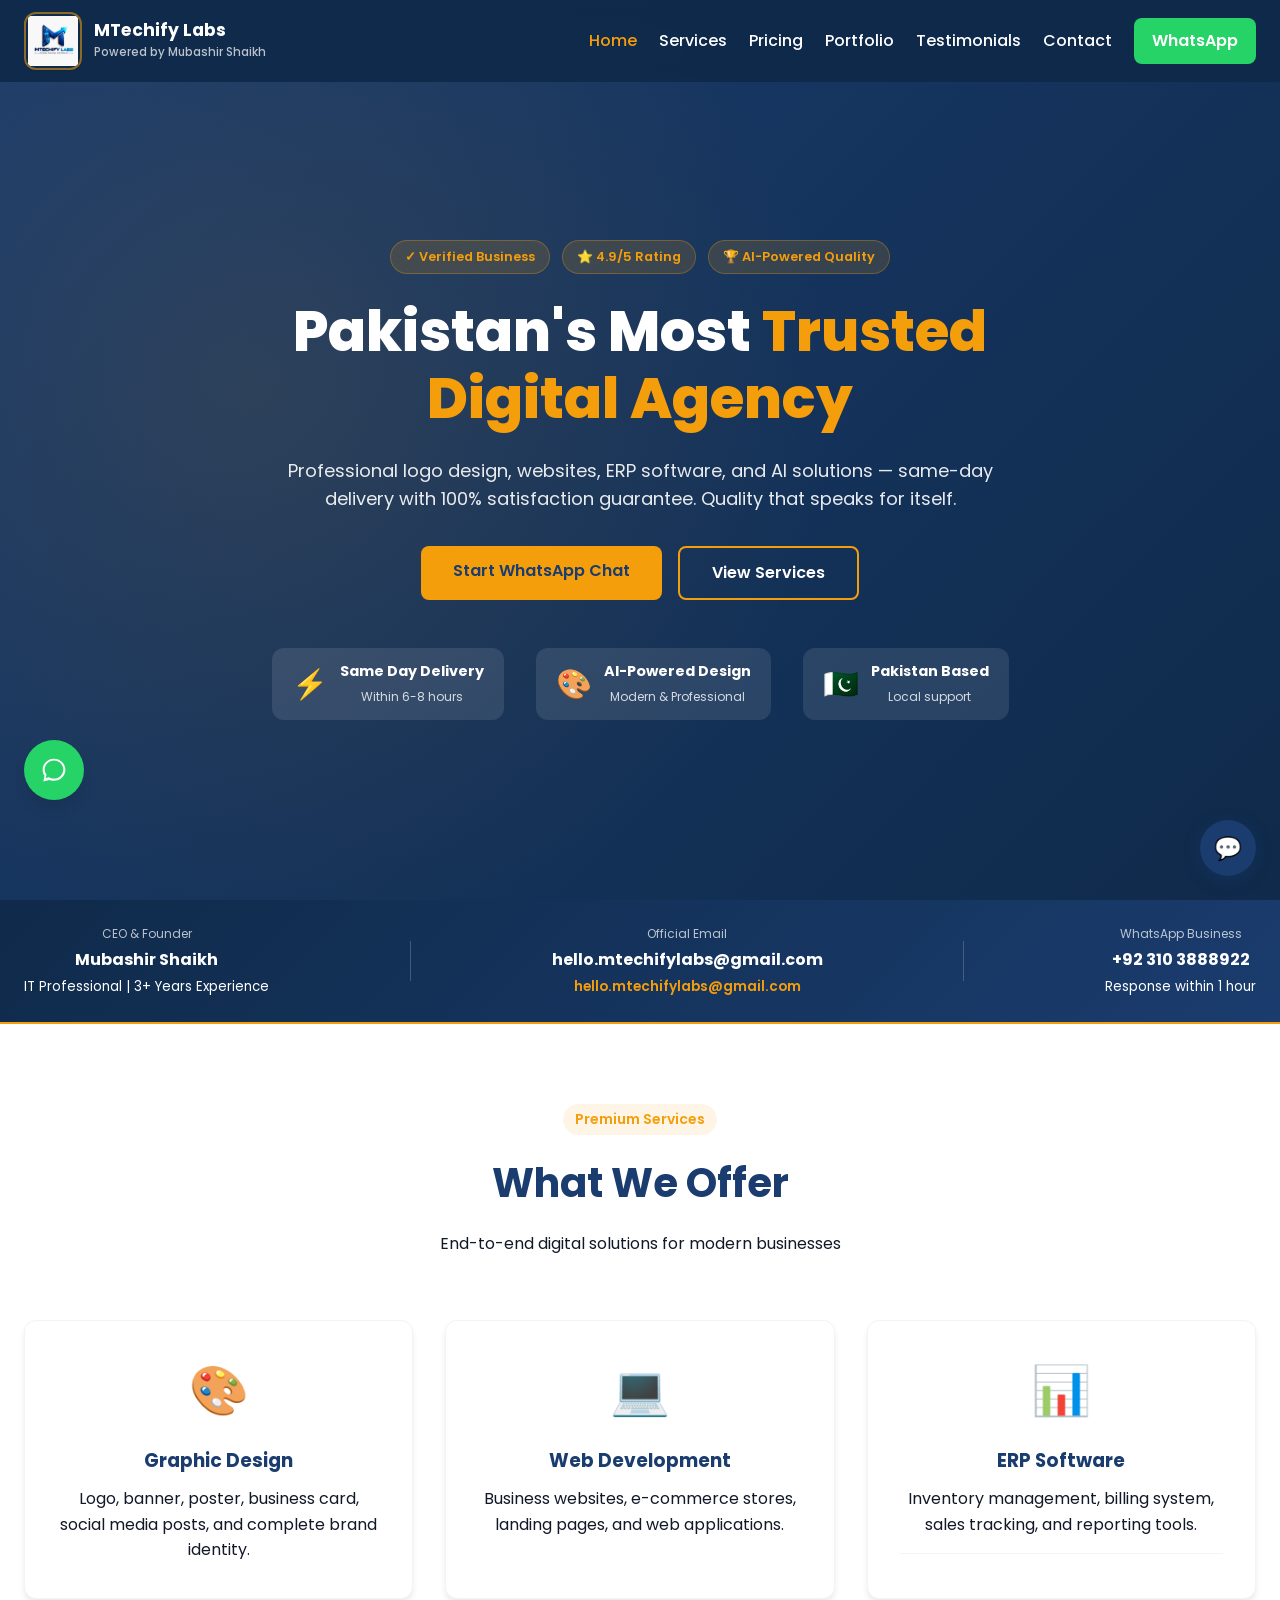
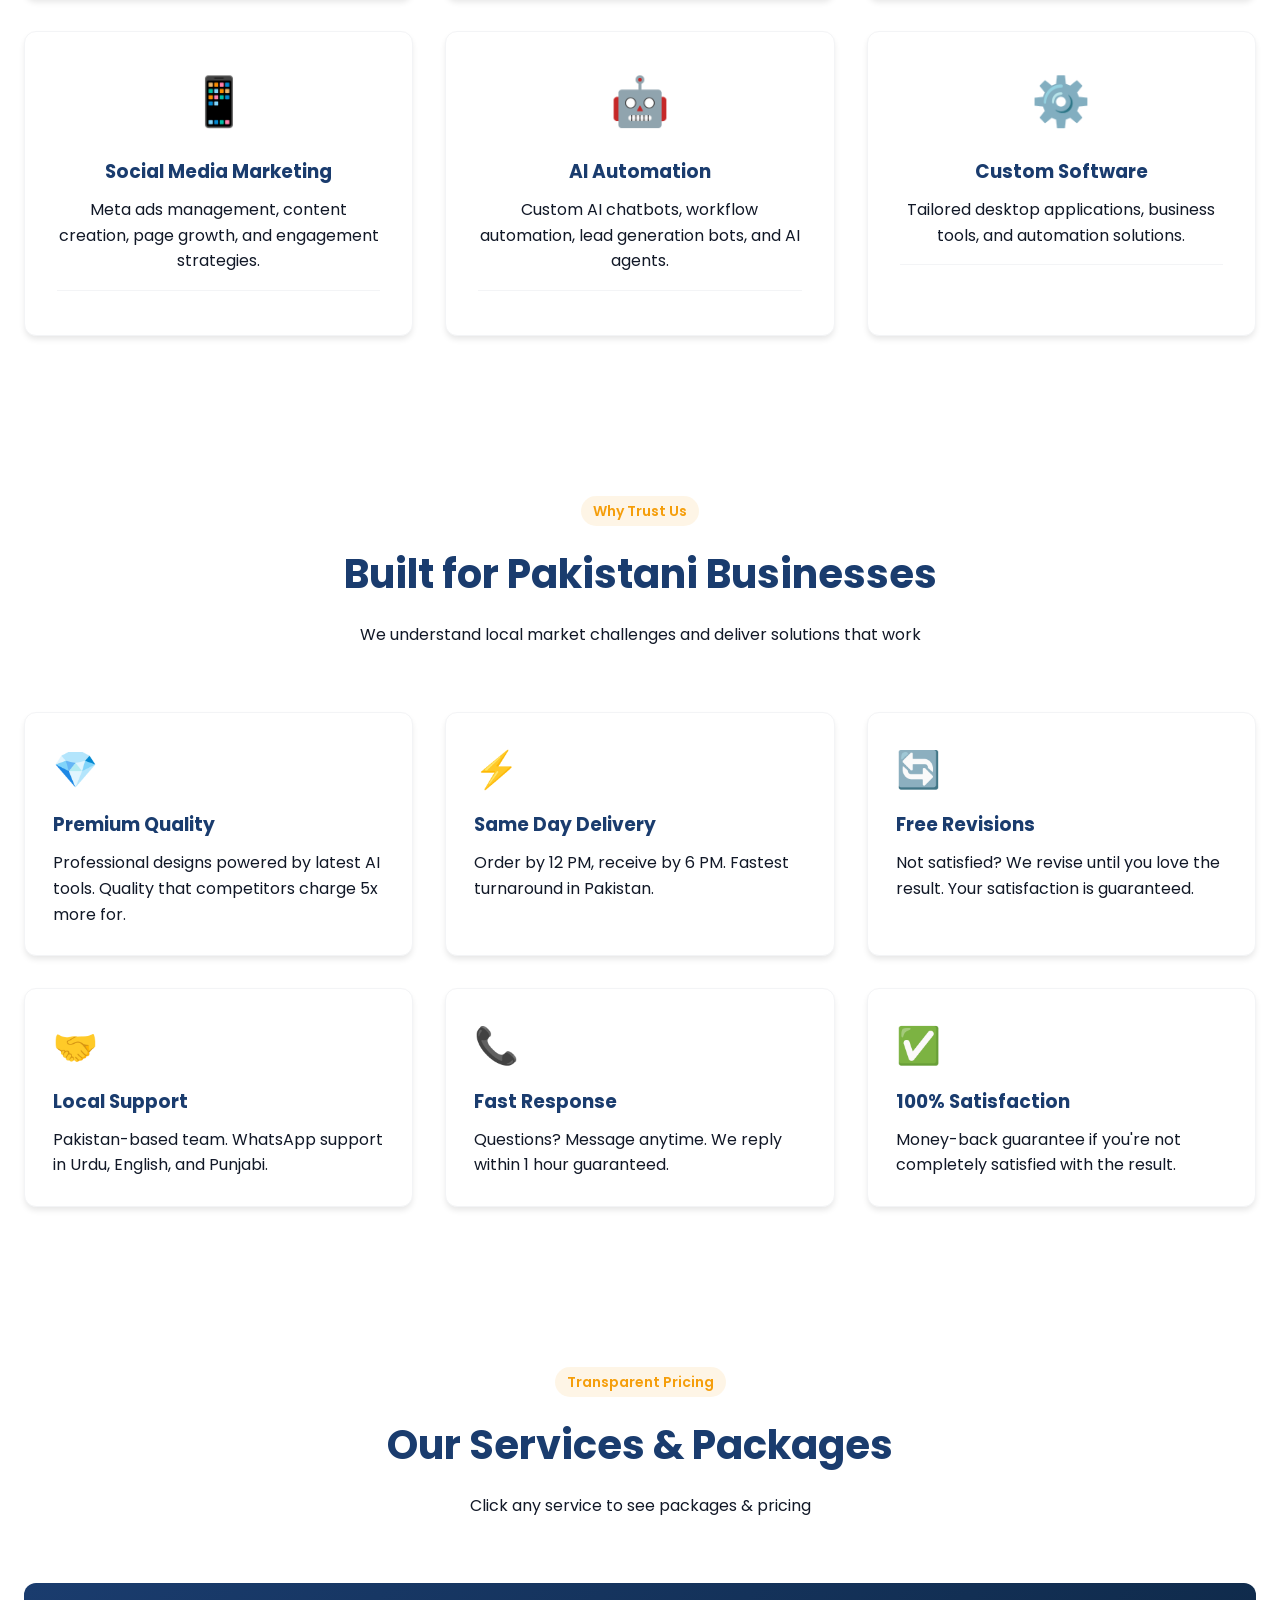
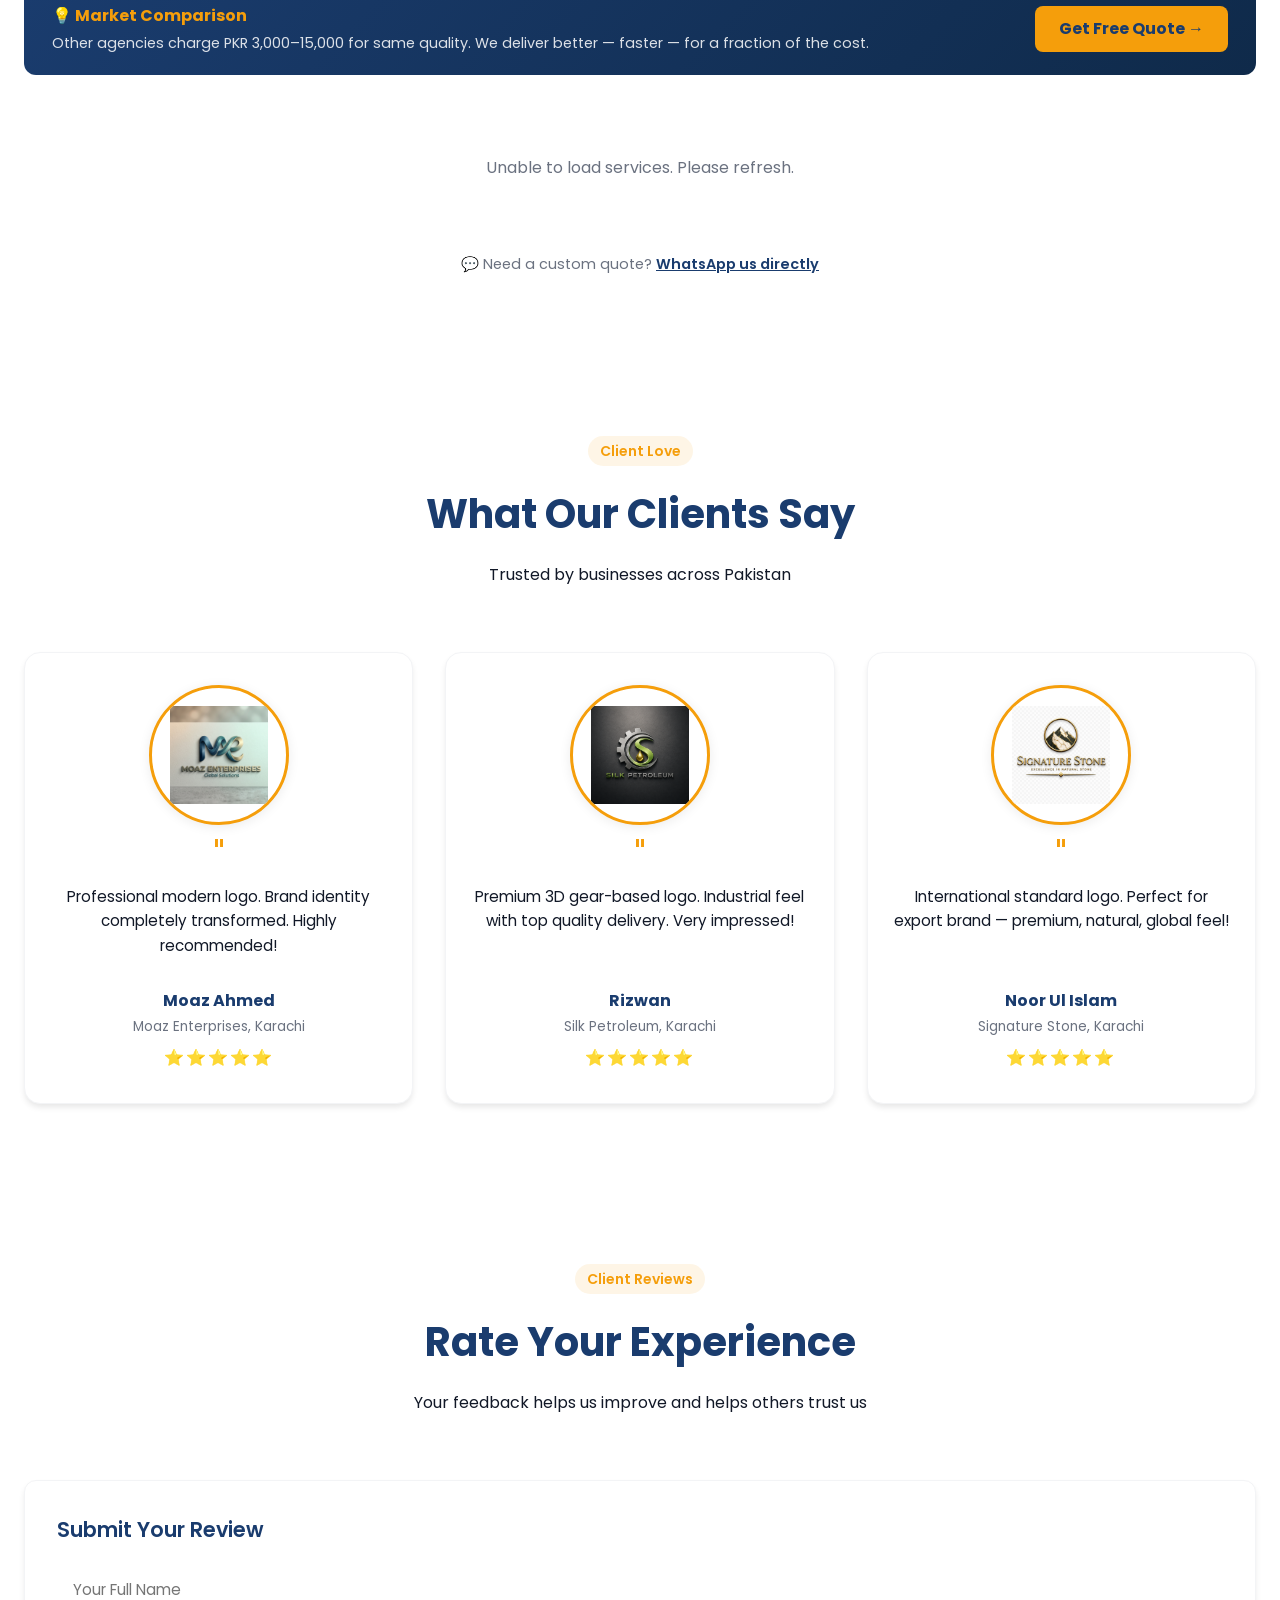
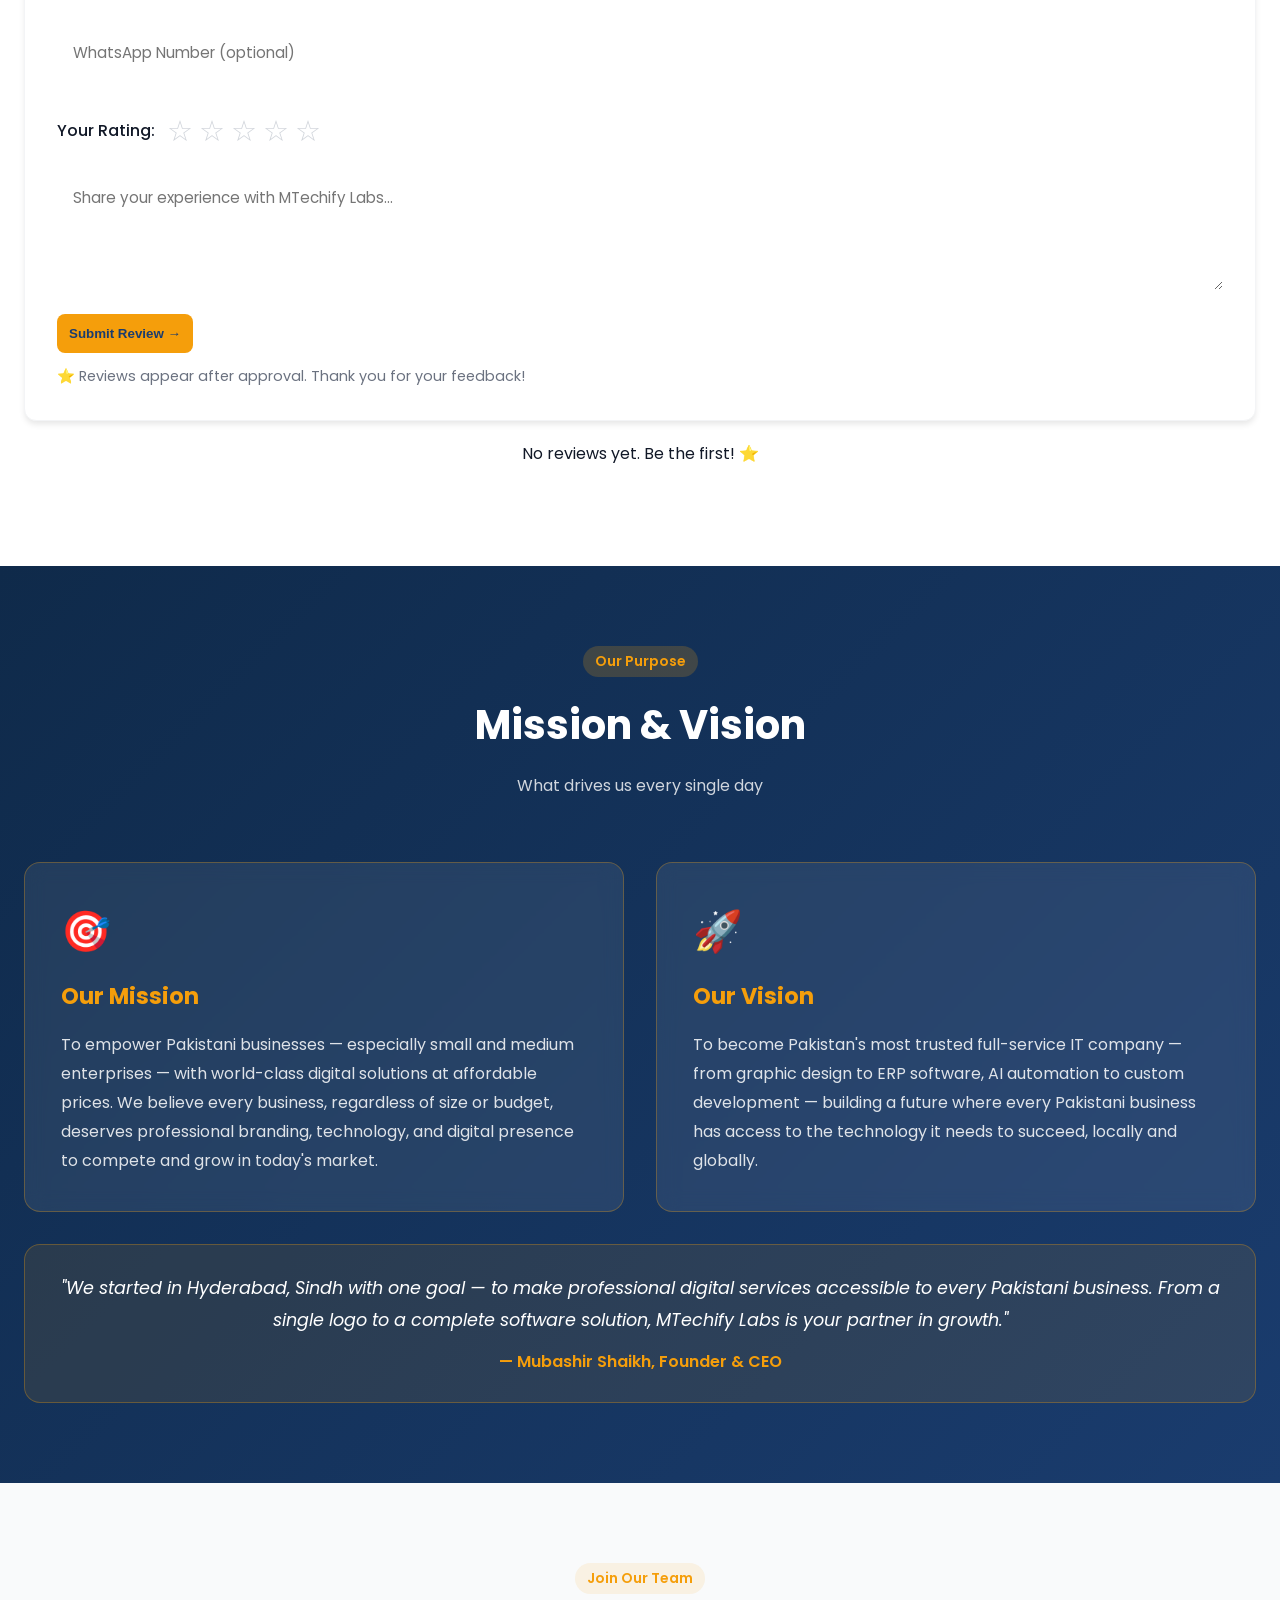
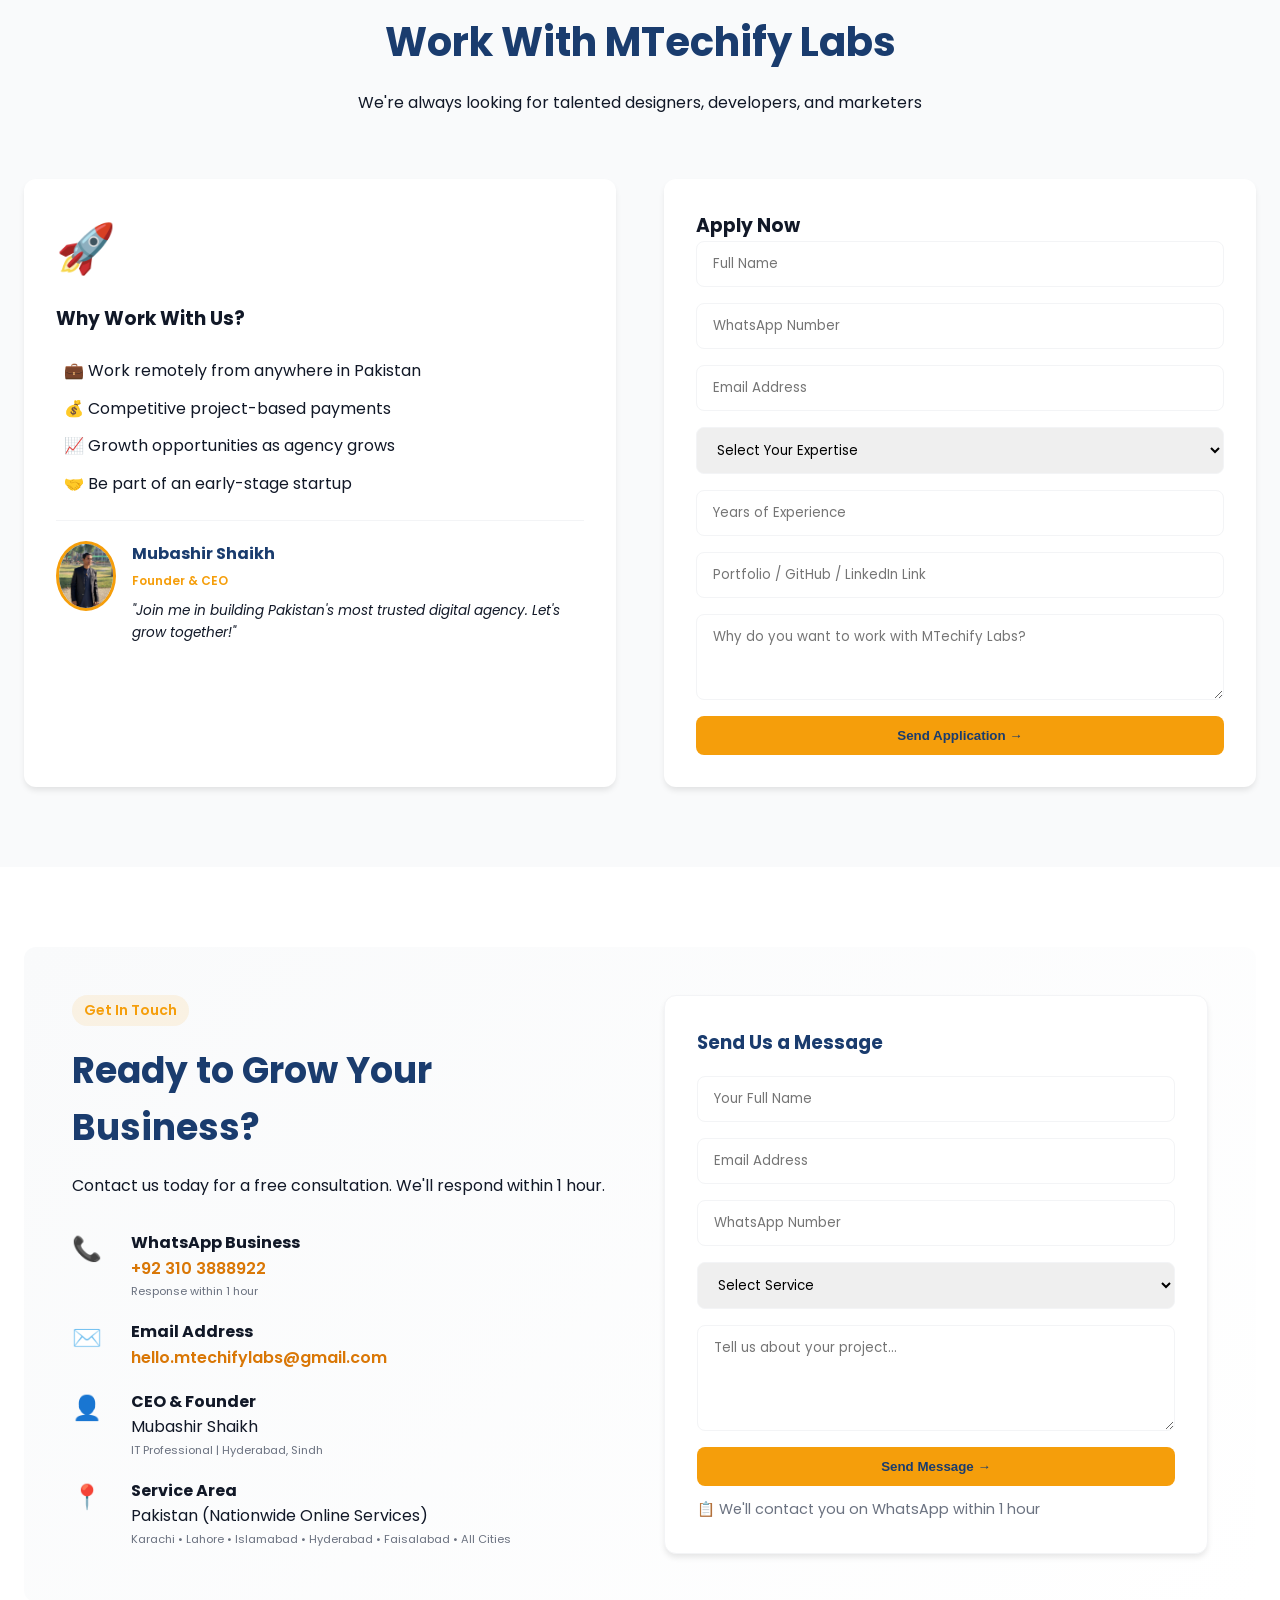
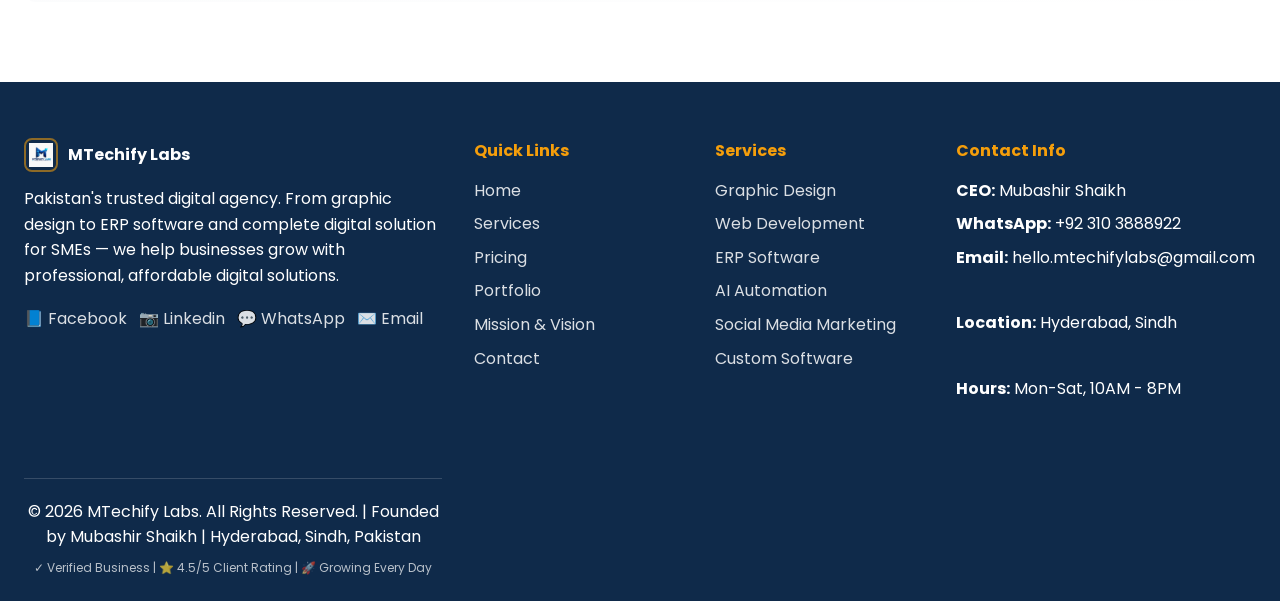
==== commit 7e142e40: "feat: dynamic services pricing admin panel complete" ====
--- a/frontend/index.html
+++ b/frontend/index.html
@@ -105,6 +105,7 @@
   </section>
 
   <!-- Services -->
+  <!-- Services -->
   <section id="services" class="services section">
     <div class="container">
       <div class="section-header">
@@ -112,32 +113,26 @@
         <h2>What We Offer</h2>
         <p>End-to-end digital solutions for modern businesses</p>
       </div>
-      <div class="services-grid">
+      <div class="services-grid" id="servicesGrid">
         <div class="service-card">
           <div class="service-icon">🎨</div>
           <h3>Graphic Design</h3>
           <p>Logo, banner, poster, business card, social media posts, and complete brand identity.</p>
-          <div class="service-footer">
-            <span class="service-status active">✓ Available Now</span>
-            <span class="service-price">From PKR 800</span>
-          </div>
+         
         </div>
         <div class="service-card">
           <div class="service-icon">💻</div>
           <h3>Web Development</h3>
           <p>Business websites, e-commerce stores, landing pages, and web applications.</p>
-          <div class="service-footer">
-            <span class="service-status soon">🚀 Coming Soon</span>
-            <span class="service-price">From PKR 15,000</span>
-          </div>
+          
         </div>
         <div class="service-card">
           <div class="service-icon">📊</div>
           <h3>ERP Software</h3>
           <p>Inventory management, billing system, sales tracking, and reporting tools.</p>
           <div class="service-footer">
-            <span class="service-status soon">🚀 Coming Soon</span>
-            <span class="service-price">Custom Quote</span>
+            
+            
           </div>
         </div>
         <div class="service-card">
@@ -145,8 +140,8 @@
           <h3>Social Media Marketing</h3>
           <p>Meta ads management, content creation, page growth, and engagement strategies.</p>
           <div class="service-footer">
-            <span class="service-status soon">🚀 Coming Soon</span>
-            <span class="service-price">From PKR 5,000/mo</span>
+            
+            
           </div>
         </div>
         <div class="service-card">
@@ -154,8 +149,8 @@
           <h3>AI Automation</h3>
           <p>Custom AI chatbots, workflow automation, lead generation bots, and AI agents.</p>
           <div class="service-footer">
-            <span class="service-status soon">🚀 Coming Soon</span>
-            <span class="service-price">Custom Quote</span>
+            
+            
           </div>
         </div>
         <div class="service-card">
@@ -163,8 +158,8 @@
           <h3>Custom Software</h3>
           <p>Tailored desktop applications, business tools, and automation solutions.</p>
           <div class="service-footer">
-            <span class="service-status soon">🚀 Coming Soon</span>
-            <span class="service-price">Custom Quote</span>
+            
+            
           </div>
         </div>
       </div>
@@ -214,154 +209,92 @@
     </div>
   </section>
 
-  <!-- Pricing -->
-  <section id="pricing" class="pricing section">
-    <div class="container">
-      <div class="section-header">
-        <span class="section-tag">Transparent Pricing</span>
-        <h2>Logo Design Packages</h2>
-        <p>Professional quality at Pakistan's most competitive prices</p>
-      </div>
-
-      <!-- Comparison note -->
-      <div style="background:linear-gradient(135deg,#1A3C6E,#0F2A4A);border-radius:12px;padding:20px 28px;margin-bottom:40px;display:flex;align-items:center;justify-content:space-between;flex-wrap:wrap;gap:16px;">
-        <div>
-          <p style="color:#F59E0B;font-weight:700;font-size:1rem;margin-bottom:4px;">💡 Market Comparison</p>
-          <p style="color:rgba(255,255,255,0.85);font-size:0.9rem;">Other agencies charge PKR 3,000–15,000 for same quality. We deliver better — faster — for a fraction of the cost.</p>
-        </div>
-        <a href="https://wa.me/923103888922" style="background:#F59E0B;color:#1A3C6E;padding:10px 24px;border-radius:8px;font-weight:700;text-decoration:none;white-space:nowrap;">Get Free Quote →</a>
-      </div>
-
-      <div class="pricing-grid">
-        <div class="pricing-card">
-          <h3>Basic</h3>
-          <div class="price">PKR 800</div>
-          <p style="color:#6B7280;font-size:0.85rem;margin-bottom:16px;">Perfect for startups & small shops</p>
-          <ul>
-            <li>1 Unique Logo Concept</li>
-            <li>High Resolution PNG</li>
-            <li>1 Free Revision</li>
-            <li>24 Hour Delivery</li>
-            <li>Commercial Rights</li>
-          </ul>
-          <a href="https://wa.me/923103888922?text=I want the Basic Logo Package (PKR 800)" class="btn-order">Order on WhatsApp →</a>
-        </div>
-        <div class="pricing-card popular">
-          <div class="popular-badge">🔥 Best Value</div>
-          <h3>Standard</h3>
-          <div class="price">PKR 1,500</div>
-          <p style="color:#6B7280;font-size:0.85rem;margin-bottom:16px;">Most chosen by businesses</p>
-          <ul>
-            <li>2 Unique Logo Concepts</li>
-            <li>PNG + PDF + Vector</li>
-            <li>2 Free Revisions</li>
-            <li>Same Day Delivery (6-8 hrs)</li>
-            <li>Commercial Rights + Source File</li>
-            <li>Social Media Kit (Free)</li>
-          </ul>
-          <a href="https://wa.me/923103888922?text=I want the Standard Logo Package (PKR 1500)" class="btn-order gold">Order on WhatsApp →</a>
-        </div>
-        <div class="pricing-card">
-          <h3>Premium</h3>
-          <div class="price">PKR 2,500</div>
-          <p style="color:#6B7280;font-size:0.85rem;margin-bottom:16px;">Complete brand identity package</p>
-          <ul>
-            <li>3+ Unique Logo Concepts</li>
-            <li>All Formats (PNG, PDF, SVG, AI)</li>
-            <li>Unlimited Revisions</li>
-            <li>6 Hour Priority Delivery</li>
-            <li>Complete Brand Guide</li>
-            <li>Business Card Design (Free)</li>
-            <li>1 Month Free Support</li>
-          </ul>
-          <a href="https://wa.me/923103888922?text=I want the Premium Logo Package (PKR 2500)" class="btn-order">Order on WhatsApp →</a>
-        </div>
-      </div>
-
-      <p style="text-align:center;margin-top:24px;color:#6B7280;font-size:0.9rem;">💬 Need a custom quote for banners, posters, or social media posts? <a href="https://wa.me/923103888922" style="color:#1A3C6E;font-weight:600;">WhatsApp us</a></p>
-    </div>
-  </section>
-
-  <!-- Portfolio -->
-  <section id="portfolio" class="portfolio section">
-    <div class="container">
-      <div class="section-header">
-        <span class="section-tag">Our Creative Work</span>
-        <h2>Recent Projects</h2>
-        <p>Sample concepts showing the quality we deliver</p>
-      </div>
-      <div class="portfolio-grid">
-        <div class="portfolio-item">
-          <div class="portfolio-preview preview-1" role="img" aria-label="TechZone Electronics logo concept preview">
-            <div class="preview-overlay"><span>Logo Concept</span></div>
-          </div>
-          <div class="portfolio-info">
-            <h4>TechZone Electronics</h4>
-            <p>Modern identity for an electronics retailer</p>
-          </div>
-        </div>
-        <div class="portfolio-item">
-          <div class="portfolio-preview preview-2" role="img" aria-label="Eid sale banner concept preview">
-            <div class="preview-overlay"><span>Banner Concept</span></div>
-          </div>
-          <div class="portfolio-info">
-            <h4>Eid Sale Banner</h4>
-            <p>Festival campaign for social media</p>
-          </div>
-        </div>
-        <div class="portfolio-item">
-          <div class="portfolio-preview preview-3" role="img" aria-label="Product launch poster concept preview">
-            <div class="preview-overlay"><span>Poster Concept</span></div>
-          </div>
-          <div class="portfolio-info">
-            <h4>Product Launch Poster</h4>
-            <p>Clean launch creative for mobile campaign</p>
-          </div>
-        </div>
-      </div>
-      <p style="text-align:center;margin-top:24px;color:#6B7280;font-size:0.9rem;">🎨 Want to see more samples? <a href="https://wa.me/923103888922?text=Please share your portfolio samples" style="color:#1A3C6E;font-weight:600;">WhatsApp us for full portfolio</a></p>
-    </div>
-  </section>
-
-  <!-- Testimonials -->
-  <section id="testimonials" class="testimonials section">
-    <div class="container">
-      <div class="section-header">
-        <span class="section-tag">Client Love</span>
-        <h2>What Our Clients Say</h2>
-        <p>Trusted by businesses across Pakistan</p>
-      </div>
-      <div class="testimonials-grid">
-        <div class="testimonial">
-          <div class="quote">"</div>
-          <p>Bohat acha logo mila — same day delivery aur quality outstanding thi. Mubashir bhai ne exactly woh banaya jo main chahta tha. Highly recommended!</p>
-          <div class="client">
-            <strong>Ahmed Raza</strong>
-            <span>TechZone Electronics, Lahore</span>
-            <div class="client-rating">⭐⭐⭐⭐⭐</div>
-          </div>
-        </div>
-        <div class="testimonial">
-          <div class="quote">"</div>
-          <p>Complete brand identity — logo, banner, aur business card — sab ek din mein. Price bahut reasonable thi aur quality professional level ki. Very satisfied!</p>
-          <div class="client">
-            <strong>Fatima Sheikh</strong>
-            <span>Sheikh Enterprises, Karachi</span>
-            <div class="client-rating">⭐⭐⭐⭐⭐</div>
-          </div>
-        </div>
-        <div class="testimonial">
-          <div class="quote">"</div>
-          <p>MTechify Labs ne mera logo same day deliver kiya. Quality aur service dono zabardast. Dusre agencies se bahut behtar aur sasta bhi. 100% recommend!</p>
-          <div class="client">
-            <strong>Usman Ali</strong>
-            <span>Al-Madina Store, Faisalabad</span>
-            <div class="client-rating">⭐⭐⭐⭐⭐</div>
-          </div>
-        </div>
-      </div>
-    </div>
-  </section>
+  <!-- Services & Pricing Combined -->
+<section id="pricing" class="pricing section">
+  <div class="container">
+    <div class="section-header">
+      <span class="section-tag">Transparent Pricing</span>
+      <h2>Our Services & Packages</h2>
+      <p>Click any service to see packages & pricing</p>
+    </div>
+
+    <!-- Comparison note -->
+    <div style="background:linear-gradient(135deg,#1A3C6E,#0F2A4A);border-radius:12px;padding:20px 28px;margin-bottom:40px;display:flex;align-items:center;justify-content:space-between;flex-wrap:wrap;gap:16px;">
+      <div>
+        <p style="color:#F59E0B;font-weight:700;font-size:1rem;margin-bottom:4px;">💡 Market Comparison</p>
+        <p style="color:rgba(255,255,255,0.85);font-size:0.9rem;">Other agencies charge PKR 3,000–15,000 for same quality. We deliver better — faster — for a fraction of the cost.</p>
+      </div>
+      <a href="https://wa.me/923103888922" style="background:#F59E0B;color:#1A3C6E;padding:10px 24px;border-radius:8px;font-weight:700;text-decoration:none;white-space:nowrap;">Get Free Quote →</a>
+    </div>
+
+    <!-- Dynamic Services Accordion -->
+    <div id="servicesAccordion">
+      <div style="text-align:center;padding:40px;">
+        <div style="font-size:2rem;">⏳</div>
+        <p style="color:#6B7280;margin-top:8px;">Loading services...</p>
+      </div>
+    </div>
+
+    <p style="text-align:center;margin-top:32px;color:#6B7280;font-size:0.9rem;">💬 Need a custom quote? <a href="https://wa.me/923103888922" style="color:#1A3C6E;font-weight:600;">WhatsApp us directly</a></p>
+  </div>
+</section>
+  
+
+    <!-- Testimonials Section -->
+<section id="testimonials" class="testimonials section">
+  <div class="container">
+    <div class="section-header">
+      <span class="section-tag">Client Love</span>
+      <h2>What Our Clients Say</h2>
+      <p>Trusted by businesses across Pakistan</p>
+    </div>
+    <div class="testimonials-grid">
+      
+      <!-- Client 1: Moaz Enterprises -->
+      <div class="testimonial client-card">
+        <div class="client-logo-wrapper">
+          <img src="assets/images/moaz.png" alt="Moaz Enterprises Logo" class="client-logo-img" loading="lazy">
+        </div>
+        <div class="quote">"</div>
+        <p>Professional modern logo. Brand identity completely transformed. Highly recommended!</p>
+        <div class="client">
+          <strong>Moaz Ahmed</strong>
+          <span>Moaz Enterprises, Karachi</span>
+          <div class="client-rating">⭐⭐⭐⭐⭐</div>
+        </div>
+      </div>
+
+      <!-- Client 2: Silk Petroleum -->
+      <div class="testimonial client-card">
+        <div class="client-logo-wrapper">
+          <img src="assets/images/silk.png" alt="Silk Petroleum Logo" class="client-logo-img" loading="lazy">
+        </div>
+        <div class="quote">"</div>
+        <p>Premium 3D gear-based logo. Industrial feel with top quality delivery. Very impressed!</p>
+        <div class="client">
+          <strong>Rizwan</strong>
+          <span>Silk Petroleum, Karachi</span>
+          <div class="client-rating">⭐⭐⭐⭐⭐</div>
+        </div>
+      </div>
+
+      <!-- Client 3: Signature Stone -->
+      <div class="testimonial client-card">
+        <div class="client-logo-wrapper">
+          <img src="assets/images/Signature.png" alt="Signature Stone Logo" class="client-logo-img" loading="lazy">
+        </div>
+        <div class="quote">"</div>
+        <p>International standard logo. Perfect for export brand — premium, natural, global feel!</p>
+        <div class="client">
+          <strong>Noor Ul Islam</strong>
+          <span>Signature Stone, Karachi</span>
+          <div class="client-rating">⭐⭐⭐⭐⭐</div>
+        </div>
+      </div>
+
+    </div>
+  </div>
+</section>
 
   <!-- Reviews -->
   <section id="reviews" class="reviews section">
@@ -550,10 +483,10 @@
           <div class="logo-icon small"><img src="assets/images/logo.png" alt=""></div>
           <span>MTechify Labs</span>
         </div>
-        <p>Pakistan's trusted digital agency. From graphic design to ERP software — we help businesses grow with professional, affordable digital solutions.</p>
+        <p>Pakistan's trusted digital agency. From graphic design to ERP software and complete digital solution for SMEs — we help businesses grow with professional, affordable digital solutions.</p>
         <div class="footer-social">
           <a href="https://www.facebook.com/share/1EtYyjfUGM/" aria-label="Facebook" target="_blank">📘 Facebook</a>
-          <a href="javascript:void(0)" aria-label="Instagram">📷 Instagram</a>
+          <a href="https://linkedin.com/company/mtechifylabs">📷 Linkedin</a>
           <a href="https://wa.me/923103888922" aria-label="WhatsApp">💬 WhatsApp</a>
           <a href="mailto:hello.mtechifylabs@gmail.com" aria-label="Email">✉️ Email</a>
         </div>
@@ -569,17 +502,18 @@
       </div>
       <div class="footer-links">
         <h4>Services</h4>
-        <a href="javascript:void(0)">Graphic Design (Active)</a>
-        <a href="javascript:void(0)">Web Development (Soon)</a>
-        <a href="javascript:void(0)">ERP Software (Soon)</a>
-        <a href="javascript:void(0)">AI Automation (Soon)</a>
+        <a href="javascript:void(0)">Graphic Design </a>
+        <a href="javascript:void(0)">Web Development </a>
+        <a href="javascript:void(0)">ERP Software </a>
+        <a href="javascript:void(0)">AI Automation </a>
         <a href="javascript:void(0)">Social Media Marketing</a>
         <a href="javascript:void(0)">Custom Software</a>
       </div>
       <div class="footer-contact">
         <h4>Contact Info</h4>
         <p><strong>CEO:</strong> Mubashir Shaikh</p>
-        <p><strong>WhatsApp:</strong> +92 310 3888922</p>
+        <p><strong>WhatsApp:</strong> +92 310 3888922</p><div class="services-grid">
+
         <p><strong>Email:</strong> hello.mtechifylabs@gmail.com</p>
         <p><strong>Location:</strong> Hyderabad, Sindh</p>
         <p><strong>Hours:</strong> Mon-Sat, 10AM - 8PM</p>
@@ -587,7 +521,7 @@
     </div>
     <div class="footer-bottom">
       <p>© 2026 MTechify Labs. All Rights Reserved. | Founded by Mubashir Shaikh | Hyderabad, Sindh, Pakistan</p>
-      <p class="verified-footer">✓ Verified Business | ⭐ 4.9/5 Client Rating | 🚀 Growing Every Day</p>
+      <p class="verified-footer">✓ Verified Business | ⭐ 4.5/5 Client Rating | 🚀 Growing Every Day</p>
     </div>
   </div>
 </footer>
@@ -601,26 +535,30 @@
 </a>
 
 <!-- Chatbot -->
-<div id="chatBox" style="display:none;position:fixed;bottom:90px;right:24px;width:320px;background:white;border-radius:12px;box-shadow:0 10px 40px rgba(0,0,0,0.2);z-index:9999;flex-direction:column;overflow:hidden;">
-  <div style="background:#1A3C6E;color:white;padding:14px 16px;display:flex;justify-content:space-between;align-items:center;">
-    <strong>MT Assistant</strong>
-    <button id="chatClose" type="button" style="background:none;border:none;color:white;font-size:1.2rem;cursor:pointer;">✕</button>
-  </div>
-  <div id="msgs" style="height:260px;overflow-y:auto;padding:14px;display:flex;flex-direction:column;gap:8px;">
-    <div style="background:#F3F4F6;padding:8px 12px;border-radius:8px;max-width:85%;font-size:0.9rem;">Salam! MTechify Labs mein khush aamdeed! Pricing, logo, website ya contact ke baare mein poochein! 👋</div>
-  </div>
-  <div style="padding:12px;border-top:1px solid #F3F4F6;display:flex;gap:8px;">
-    <input id="chatIn" type="text" placeholder="Type message..." style="flex:1;padding:8px 12px;border:1px solid #E5E7EB;border-radius:8px;font-family:inherit;font-size:0.9rem;" autocomplete="off">
-    <button id="chatBtn" type="button" style="background:#F59E0B;color:#1A3C6E;border:none;border-radius:8px;padding:8px 14px;font-weight:700;cursor:pointer;">Send</button>
-  </div>
-  <div style="padding:8px 12px;border-top:1px solid #F3F4F6;display:flex;gap:6px;flex-wrap:wrap;">
-    <button type="button" id="qr1" style="background:#F3F4F6;border:none;padding:4px 10px;border-radius:20px;font-size:0.75rem;cursor:pointer;">Pricing</button>
-    <button type="button" id="qr2" style="background:#F3F4F6;border:none;padding:4px 10px;border-radius:20px;font-size:0.75rem;cursor:pointer;">Logo</button>
-    <button type="button" id="qr3" style="background:#F3F4F6;border:none;padding:4px 10px;border-radius:20px;font-size:0.75rem;cursor:pointer;">Contact</button>
+<div id="chatBox" class="chatbot-container">
+  <div class="chatbot-header">
+    <div>
+      <strong>MT Assistant</strong>
+      <span>Online — Reply in seconds</span>
+    </div>
+    <button id="chatClose" class="chatbot-close" type="button">✕</button>
+  </div>
+  <div id="msgs" class="chatbot-messages">
+    <div class="bot-msg">👋 Salam! MTechify Labs mein khush aamdeed! Pricing, logo, website ya contact ke baare mein poochein!</div>
+  </div>
+  <div class="chatbot-input">
+    <input id="chatIn" type="text" placeholder="Type your message..." autocomplete="off">
+    <button id="chatBtn" type="button">Send</button>
+  </div>
+  <div class="chatbot-quick">
+    <button data-msg="Show logo packages">Pricing</button>
+    <button data-msg="I want to order a logo">Logo</button>
+    <button data-msg="Tell me about website development">Website</button>
+    <button data-msg="How can I contact you?">Contact</button>
   </div>
 </div>
 
-<button type="button" id="chatToggle" style="position:fixed;bottom:24px;right:24px;width:56px;height:56px;background:#1A3C6E;color:white;border:none;border-radius:50%;font-size:1.4rem;cursor:pointer;box-shadow:0 4px 12px rgba(0,0,0,0.3);z-index:9999;">💬</button>
+<button id="chatToggle" class="chatbot-toggle" type="button">💬</button>
 
 <script src="js/main.js"></script>
 </body>
--- a/frontend/css/style.css
+++ b/frontend/css/style.css
@@ -1,4 +1,4 @@
- /* ms-tech-solution/frontend/css/style.css */
+ /* MTechify/frontend/css/style.css */
 :root {
   --navy: #1A3C6E;
   --navy-dark: #0F2A4A;
@@ -1388,13 +1388,7 @@
   display: none;
 }
 
-/* Reviews Grid Layout */
-.reviews-grid {
-  display: grid;
-  grid-template-columns: 1fr 1fr;
-  gap: 32px;
-  align-items: start;
-}
+
 
 /* Make review form take full width on its column */
 .review-form-card {
@@ -1445,4 +1439,650 @@
   animation: none !important;
   opacity: 1 !important;
   transform: none !important;
+}
+
+/* ============================================ */
+/* CHATBOT - ENHANCED & RESPONSIVE */
+/* ============================================ */
+
+/* Chatbot Container - Floating Box */
+.chatbot-container {
+    position: fixed;
+    bottom: 90px;
+    right: 24px;
+    width: 360px;
+    max-width: calc(100vw - 48px);
+    background: var(--white);
+    border-radius: 16px;
+    box-shadow: 0 20px 60px rgba(0, 0, 0, 0.25);
+    z-index: 9999;
+    display: none;
+    flex-direction: column;
+    overflow: hidden;
+    animation: slideUp 0.3s ease;
+}
+
+.chatbot-container.open {
+    display: flex;
+}
+
+@keyframes slideUp {
+    from {
+        opacity: 0;
+        transform: translateY(20px) scale(0.95);
+    }
+    to {
+        opacity: 1;
+        transform: translateY(0) scale(1);
+    }
+}
+
+/* Chatbot Header */
+.chatbot-header {
+    background: var(--navy);
+    color: var(--white);
+    padding: 16px 18px;
+    display: flex;
+    justify-content: space-between;
+    align-items: center;
+}
+
+.chatbot-header strong {
+    font-size: 1rem;
+    font-weight: 600;
+}
+
+.chatbot-header span {
+    font-size: 0.75rem;
+    opacity: 0.75;
+    font-weight: 400;
+}
+
+.chatbot-close {
+    background: none;
+    border: none;
+    color: var(--white);
+    font-size: 1.2rem;
+    cursor: pointer;
+    padding: 4px 8px;
+    border-radius: 6px;
+    transition: background 0.2s;
+}
+
+.chatbot-close:hover {
+    background: rgba(255, 255, 255, 0.15);
+}
+
+/* Chatbot Messages */
+.chatbot-messages {
+    height: 280px;
+    overflow-y: auto;
+    padding: 16px;
+    display: flex;
+    flex-direction: column;
+    gap: 8px;
+    background: var(--gray-50);
+}
+
+.chatbot-messages .bot-msg,
+.chatbot-messages .user-msg {
+    max-width: 85%;
+    padding: 10px 14px;
+    border-radius: 12px;
+    font-size: 0.9rem;
+    line-height: 1.5;
+    animation: msgIn 0.3s ease;
+}
+
+@keyframes msgIn {
+    from {
+        opacity: 0;
+        transform: translateY(8px);
+    }
+    to {
+        opacity: 1;
+        transform: translateY(0);
+    }
+}
+
+.chatbot-messages .bot-msg {
+    background: var(--white);
+    color: var(--gray-900);
+    align-self: flex-start;
+    border-bottom-left-radius: 4px;
+    box-shadow: 0 1px 4px rgba(0, 0, 0, 0.06);
+}
+
+.chatbot-messages .user-msg {
+    background: var(--gold);
+    color: var(--navy);
+    align-self: flex-end;
+    border-bottom-right-radius: 4px;
+    font-weight: 500;
+}
+
+/* Typing Indicator */
+.typing-indicator {
+    display: flex;
+    gap: 4px;
+    padding: 8px 14px;
+    background: var(--white);
+    border-radius: 12px;
+    align-self: flex-start;
+    border-bottom-left-radius: 4px;
+    box-shadow: 0 1px 4px rgba(0, 0, 0, 0.06);
+}
+
+.typing-indicator span {
+    display: block;
+    width: 8px;
+    height: 8px;
+    background: var(--gray-600);
+    border-radius: 50%;
+    animation: typingBounce 1.4s infinite;
+}
+
+.typing-indicator span:nth-child(2) {
+    animation-delay: 0.2s;
+}
+.typing-indicator span:nth-child(3) {
+    animation-delay: 0.4s;
+}
+
+@keyframes typingBounce {
+    0%, 60%, 100% {
+        transform: translateY(0);
+        opacity: 0.4;
+    }
+    30% {
+        transform: translateY(-8px);
+        opacity: 1;
+    }
+}
+
+/* Chatbot Input */
+.chatbot-input {
+    display: flex;
+    padding: 12px 16px;
+    gap: 8px;
+    border-top: 1px solid var(--gray-100);
+    background: var(--white);
+}
+
+.chatbot-input input {
+    flex: 1;
+    padding: 10px 14px;
+    border: 1px solid var(--gray-200);
+    border-radius: 8px;
+    font-family: inherit;
+    font-size: 0.9rem;
+    outline: none;
+    transition: border 0.2s;
+}
+
+.chatbot-input input:focus {
+    border-color: var(--gold);
+    box-shadow: 0 0 0 3px rgba(245, 158, 11, 0.12);
+}
+
+.chatbot-input button {
+    padding: 10px 18px;
+    background: var(--gold);
+    color: var(--navy);
+    border: none;
+    border-radius: 8px;
+    font-weight: 700;
+    font-size: 0.85rem;
+    cursor: pointer;
+    transition: background 0.2s;
+    white-space: nowrap;
+}
+
+.chatbot-input button:hover {
+    background: var(--gold-dark);
+}
+
+/* Quick Replies */
+.chatbot-quick {
+    display: flex;
+    gap: 6px;
+    padding: 8px 12px 12px;
+    flex-wrap: wrap;
+    border-top: 1px solid var(--gray-100);
+    background: var(--white);
+}
+
+.chatbot-quick button {
+    background: var(--gray-100);
+    border: none;
+    padding: 5px 12px;
+    border-radius: 20px;
+    font-size: 0.75rem;
+    cursor: pointer;
+    transition: all 0.2s;
+    color: var(--gray-700);
+}
+
+.chatbot-quick button:hover {
+    background: var(--gold);
+    color: var(--navy);
+}
+
+/* Chatbot Toggle Button */
+.chatbot-toggle {
+    position: fixed;
+    bottom: 24px;
+    right: 24px;
+    width: 56px;
+    height: 56px;
+    background: var(--navy);
+    color: var(--white);
+    border: none;
+    border-radius: 50%;
+    font-size: 1.4rem;
+    cursor: pointer;
+    box-shadow: 0 4px 16px rgba(26, 60, 110, 0.4);
+    z-index: 9999;
+    transition: all 0.3s;
+}
+
+.chatbot-toggle:hover {
+    transform: scale(1.05);
+    background: var(--navy-dark);
+}
+
+/* Mobile Responsive */
+@media (max-width: 480px) {
+    .chatbot-container {
+        bottom: 80px;
+        right: 12px;
+        max-width: calc(100vw - 24px);
+        width: 100%;
+        border-radius: 12px;
+    }
+    
+    .chatbot-messages {
+        height: 220px;
+    }
+    
+    .chatbot-toggle {
+        width: 50px;
+        height: 50px;
+        font-size: 1.2rem;
+        bottom: 16px;
+        right: 16px;
+    }
+    
+    .chatbot-quick button {
+        font-size: 0.7rem;
+        padding: 4px 10px;
+    }
+}
+
+/* ============================================ */
+/* CLIENT LOGO CARDS - TESTIMONIALS ENHANCED */
+/* ============================================ */
+
+.testimonials-grid {
+  display: grid;
+  grid-template-columns: repeat(3, 1fr);
+  gap: 32px;
+}
+
+.testimonial.client-card {
+  background: var(--white);
+  border-radius: 16px;
+  padding: 32px 24px;
+  box-shadow: var(--shadow-md);
+  border: 1px solid var(--gray-100);
+  transition: all 0.4s ease;
+  position: relative;
+  overflow: hidden;
+  display: flex;
+  flex-direction: column;
+  align-items: center;
+  text-align: center;
+}
+
+.testimonial.client-card::before {
+  content: '';
+  position: absolute;
+  top: 0;
+  left: 0;
+  right: 0;
+  height: 4px;
+  background: linear-gradient(90deg, var(--navy), var(--gold), var(--navy));
+  opacity: 0;
+  transition: opacity 0.4s ease;
+}
+
+.testimonial.client-card:hover::before {
+  opacity: 1;
+}
+
+.testimonial.client-card:hover {
+  transform: translateY(-8px);
+  box-shadow: var(--shadow-xl);
+}
+
+/* CLIENT LOGO CARDS - FIXED BIGGER SIZE */
+.client-logo-wrapper {
+    width: 140px;
+    height: 140px;
+    border-radius: 50%;
+    background: white;
+    border: 3px solid var(--gold);
+    display: flex;
+    align-items: center;
+    justify-content: center;
+    margin: 0 auto 16px auto;
+    padding: 18px;
+    flex-shrink: 0;
+    overflow: hidden;
+    transition: all 0.3s ease;
+    box-shadow: 0 2px 12px rgba(0,0,0,0.08);
+  }
+
+  .testimonial.client-card:hover .client-logo-wrapper {
+    border-color: var(--navy);
+    box-shadow: 0 0 0 6px rgba(245, 158, 11, 0.15);
+  }
+
+  .client-logo-img {
+    width: 100%;
+    height: 100%;
+    object-fit: contain;
+    object-position: center;
+    transition: transform 0.3s ease;
+  }
+
+  .testimonial.client-card:hover .client-logo-img {
+    transform: scale(1.03);
+  }
+
+/* Testimonial Text */
+.testimonial.client-card .quote {
+  color: var(--gold);
+  font-size: 2.5rem;
+  line-height: 0.8;
+  margin-bottom: 4px;
+}
+
+.testimonial.client-card p {
+  font-size: 0.95rem;
+  line-height: 1.6;
+  color: var(--gray-700);
+  margin: 8px 0 12px;
+  flex: 1;
+  max-width: 100%;
+}
+
+.testimonial.client-card .client strong {
+  color: var(--navy);
+  font-size: 1rem;
+  display: block;
+}
+
+.testimonial.client-card .client span {
+  color: var(--gray-600);
+  font-size: 0.85rem;
+  display: block;
+  margin-top: 2px;
+}
+
+.testimonial.client-card .client-rating {
+  margin-top: 8px;
+  font-size: 1rem;
+  color: var(--gold);
+  letter-spacing: 2px;
+}
+
+/* Responsive */
+@media (max-width: 1024px) {
+  .testimonials-grid {
+    grid-template-columns: repeat(2, 1fr);
+  }
+}
+
+@media (max-width: 768px) {
+  .testimonials-grid {
+    grid-template-columns: 1fr;
+    gap: 24px;
+  }
+  
+     .client-logo-wrapper {
+    width: 100px;
+    height: 100px;
+    padding: 14px;
+  }
+
+  .client-logo-img {
+    width: 100%;
+    height: 100%;
+    object-fit: contain;
+    object-position: center;
+  }
+
+  .client-logo-img {
+    width: 100%;
+    height: 100%;
+    object-fit: contain;
+    object-position: center;
+  }
+  
+  .testimonial.client-card {
+    padding: 24px 20px;
+  }
+}
+
+/* ============================================ */
+/* SERVICES ACCORDION — PRICING SECTION */
+/* ============================================ */
+.service-accordion-item {
+  background: white;
+  border-radius: 14px;
+  margin-bottom: 16px;
+  box-shadow: 0 2px 8px rgba(0,0,0,0.08);
+  border: 1px solid #e5e7eb;
+  overflow: hidden;
+  transition: box-shadow 0.3s;
+}
+
+.service-accordion-item:hover {
+  box-shadow: 0 4px 16px rgba(26,60,110,0.12);
+}
+
+.service-accordion-header {
+  display: flex;
+  align-items: center;
+  justify-content: space-between;
+  padding: 22px 28px;
+  cursor: pointer;
+  user-select: none;
+  gap: 16px;
+}
+
+.service-accordion-left {
+  display: flex;
+  align-items: center;
+  gap: 16px;
+  flex: 1;
+}
+
+.service-accordion-icon {
+  font-size: 2rem;
+  min-width: 48px;
+  text-align: center;
+}
+
+.service-accordion-info h3 {
+  color: #1A3C6E;
+  font-size: 1.1rem;
+  font-weight: 700;
+  margin-bottom: 4px;
+}
+
+.service-accordion-info p {
+  color: #6B7280;
+  font-size: 0.85rem;
+  line-height: 1.4;
+}
+
+.service-accordion-right {
+  display: flex;
+  align-items: center;
+  gap: 12px;
+  flex-shrink: 0;
+}
+
+.service-accordion-arrow {
+  font-size: 1.2rem;
+  color: #1A3C6E;
+  transition: transform 0.3s;
+  font-weight: bold;
+}
+
+.service-accordion-item.open .service-accordion-arrow {
+  transform: rotate(180deg);
+}
+
+.service-accordion-body {
+  display: none;
+  padding: 0 28px 28px;
+  border-top: 1px solid #f0f0f0;
+}
+
+.service-accordion-item.open .service-accordion-body {
+  display: block;
+}
+
+.packages-grid {
+  display: grid;
+  grid-template-columns: repeat(auto-fit, minmax(240px, 1fr));
+  gap: 20px;
+  margin-top: 24px;
+}
+
+.package-card {
+  background: #f9fafb;
+  border-radius: 12px;
+  padding: 24px;
+  border: 2px solid #e5e7eb;
+  position: relative;
+  transition: all 0.3s;
+}
+
+.package-card:hover {
+  border-color: #F59E0B;
+  transform: translateY(-4px);
+  box-shadow: 0 8px 24px rgba(245,158,11,0.15);
+}
+
+.package-card.popular {
+  border-color: #F59E0B;
+  background: #fffbeb;
+}
+
+.package-popular-badge {
+  position: absolute;
+  top: -12px;
+  left: 50%;
+  transform: translateX(-50%);
+  background: #F59E0B;
+  color: #1A3C6E;
+  padding: 4px 16px;
+  border-radius: 100px;
+  font-size: 0.75rem;
+  font-weight: 700;
+  white-space: nowrap;
+}
+
+.package-card h4 {
+  color: #1A3C6E;
+  font-size: 1rem;
+  font-weight: 700;
+  margin-bottom: 8px;
+}
+
+.package-price {
+  font-size: 1.8rem;
+  font-weight: 800;
+  color: #1A3C6E;
+  margin-bottom: 4px;
+}
+
+.package-desc {
+  color: #6B7280;
+  font-size: 0.8rem;
+  margin-bottom: 14px;
+}
+
+.package-features {
+  list-style: none;
+  margin-bottom: 18px;
+}
+
+.package-features li {
+  padding: 5px 0;
+  padding-left: 20px;
+  position: relative;
+  font-size: 0.85rem;
+  color: #374151;
+  border-bottom: 1px solid #e5e7eb;
+}
+
+.package-features li:last-child {
+  border-bottom: none;
+}
+
+.package-features li::before {
+  content: "✓";
+  position: absolute;
+  left: 0;
+  color: #F59E0B;
+  font-weight: bold;
+}
+
+.package-order-btn {
+  display: block;
+  text-align: center;
+  padding: 10px 16px;
+  background: #1A3C6E;
+  color: white;
+  text-decoration: none;
+  border-radius: 8px;
+  font-weight: 600;
+  font-size: 0.85rem;
+  transition: all 0.3s;
+}
+
+.package-card.popular .package-order-btn {
+  background: #F59E0B;
+  color: #1A3C6E;
+}
+
+.package-order-btn:hover {
+  opacity: 0.9;
+  transform: scale(1.02);
+}
+
+.no-packages-msg {
+  text-align: center;
+  padding: 32px;
+  color: #6B7280;
+  font-size: 0.9rem;
+}
+
+/* Coming Soon overlay on service */
+.service-accordion-item.coming-soon .service-accordion-header {
+  opacity: 0.8;
+}
+
+@media (max-width: 768px) {
+  .service-accordion-header { padding: 16px 18px; }
+  .service-accordion-body { padding: 0 18px 20px; }
+  .service-accordion-icon { font-size: 1.6rem; min-width: 36px; }
+  .service-accordion-info h3 { font-size: 1rem; }
+  .packages-grid { grid-template-columns: 1fr; gap: 14px; }
+  .package-price { font-size: 1.5rem; }
 }
